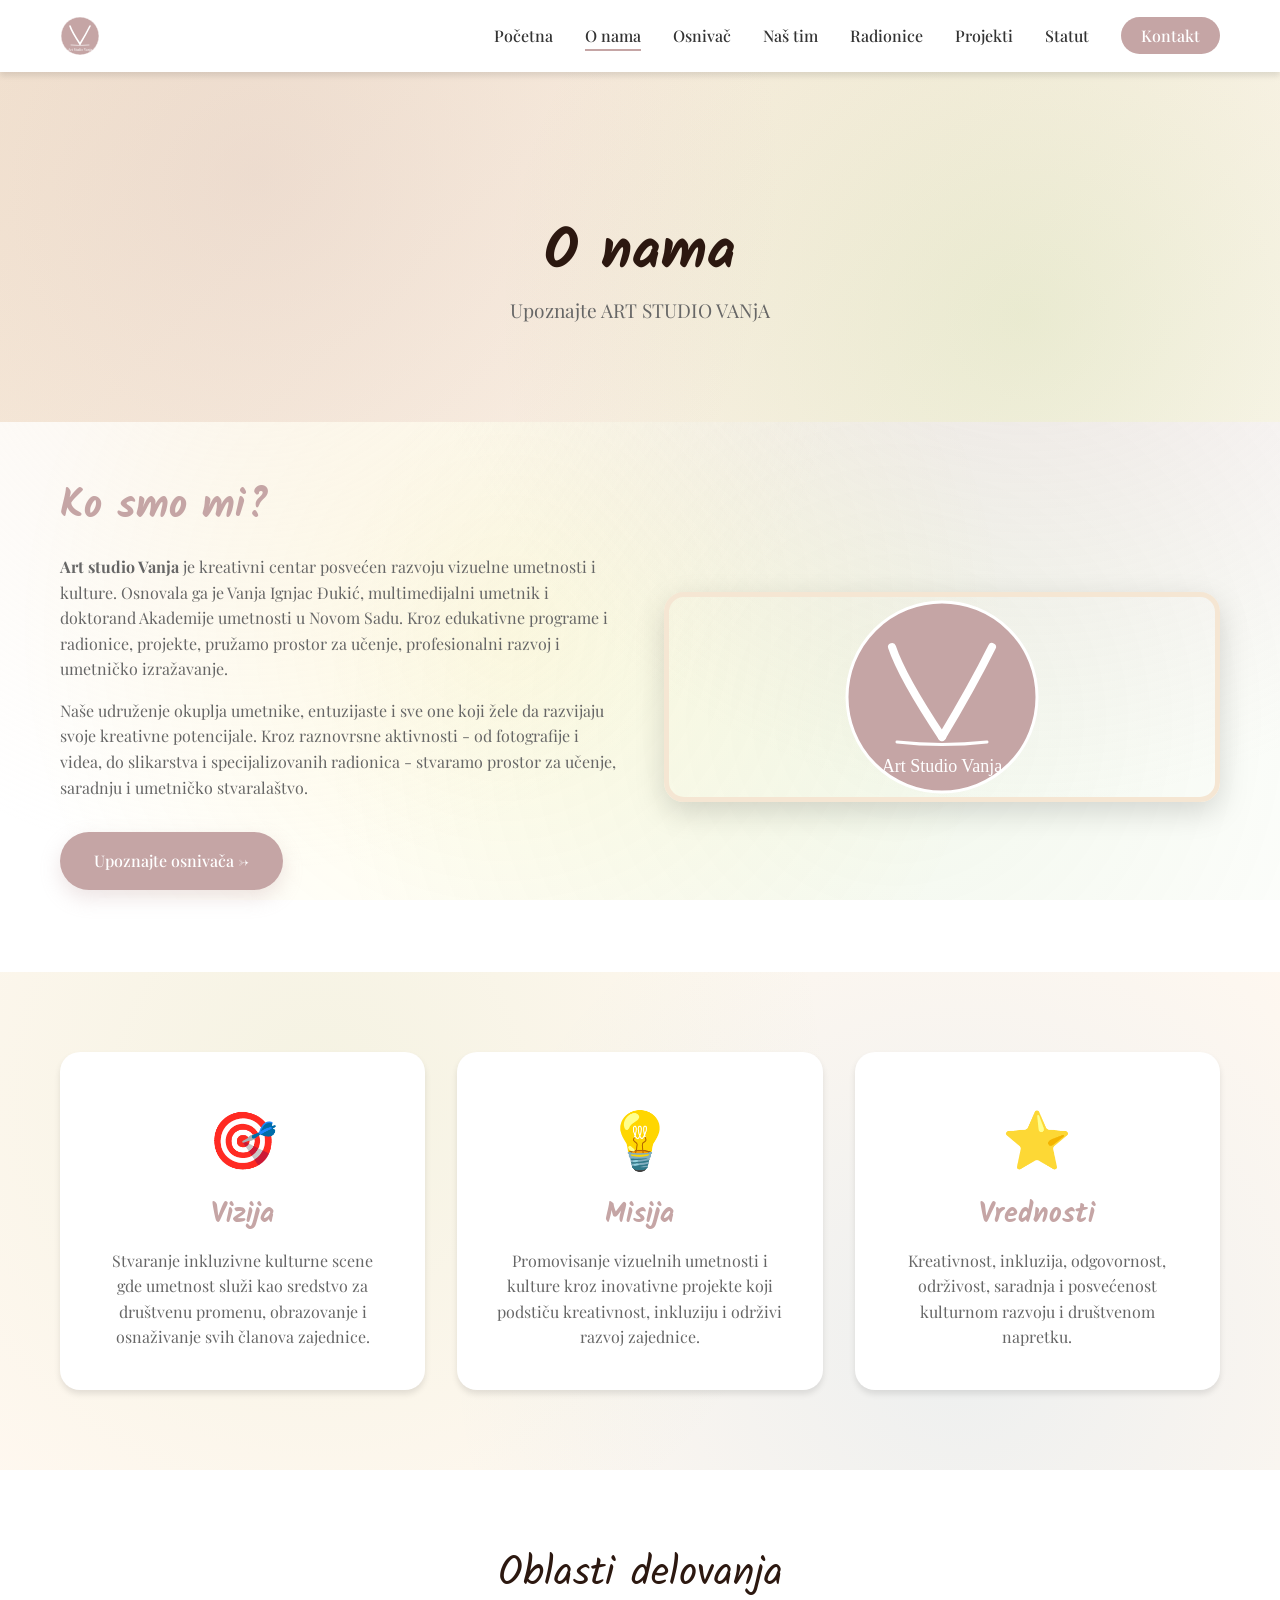
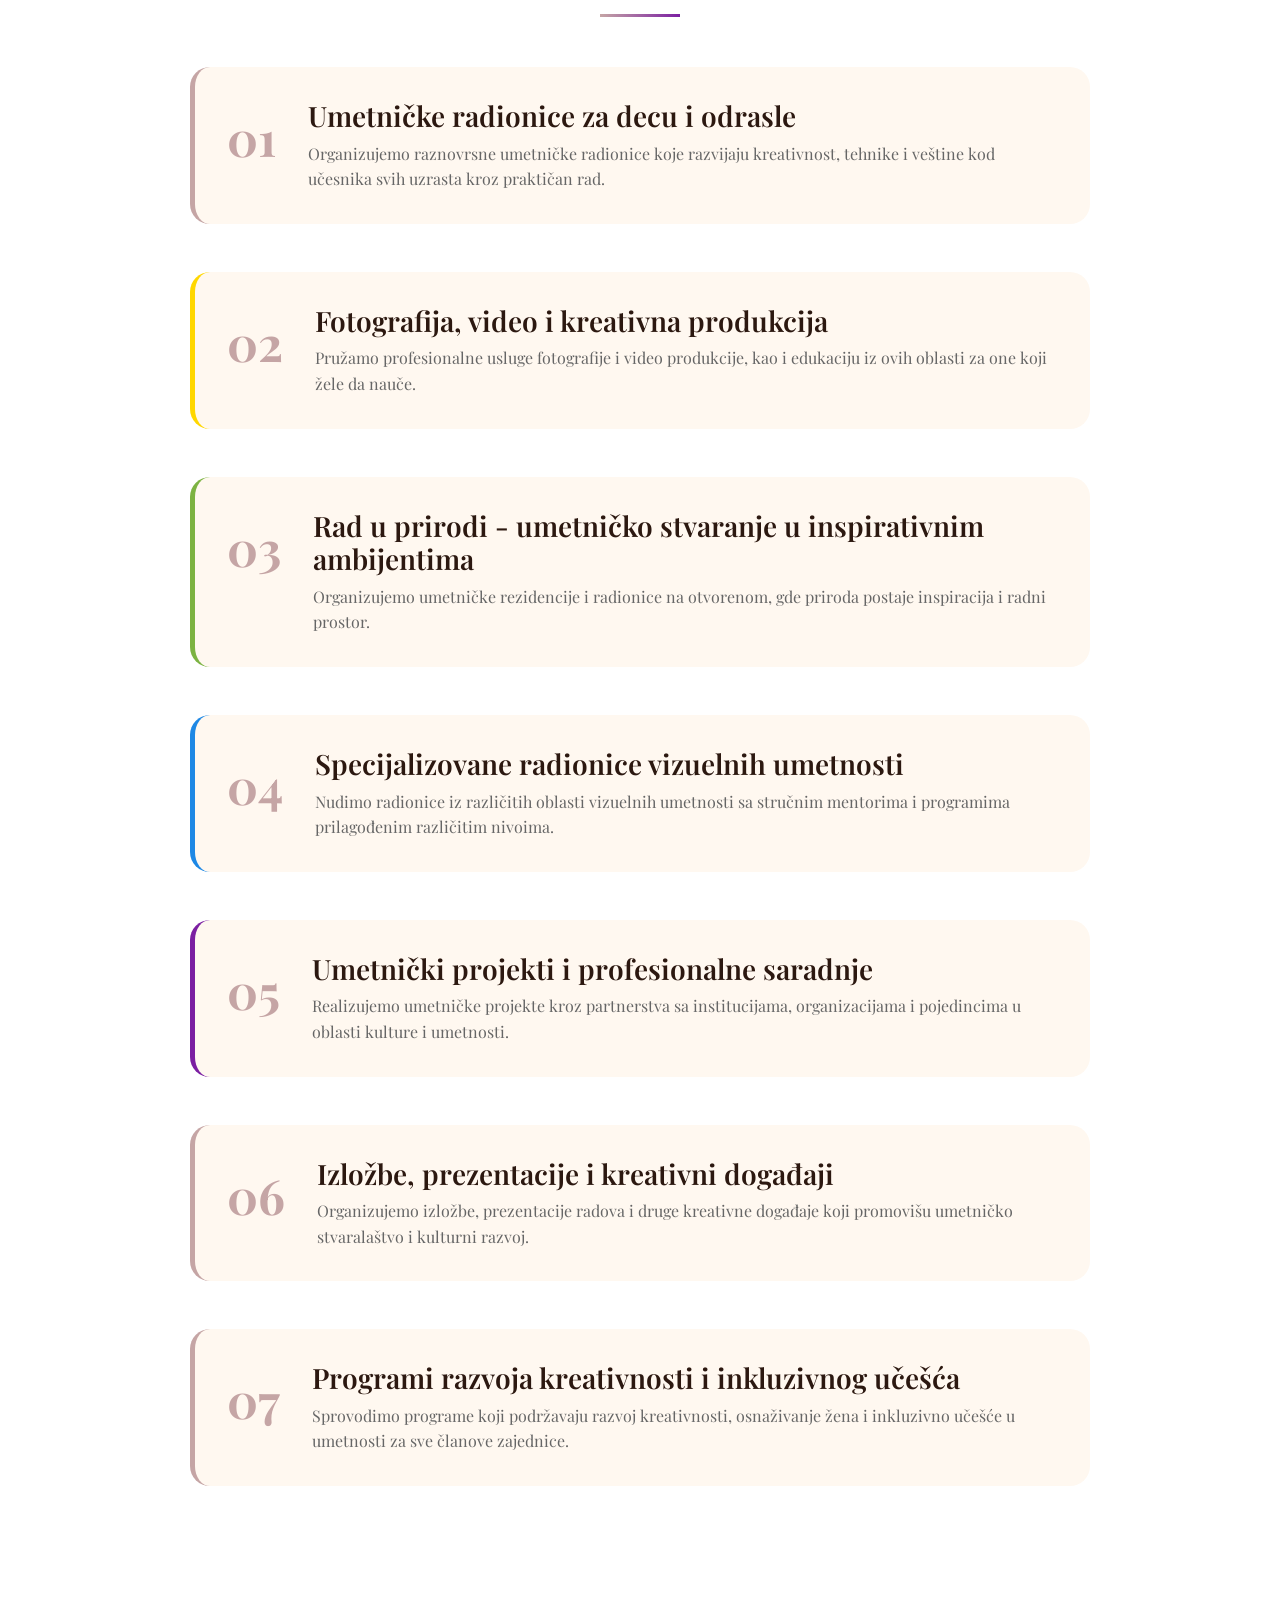
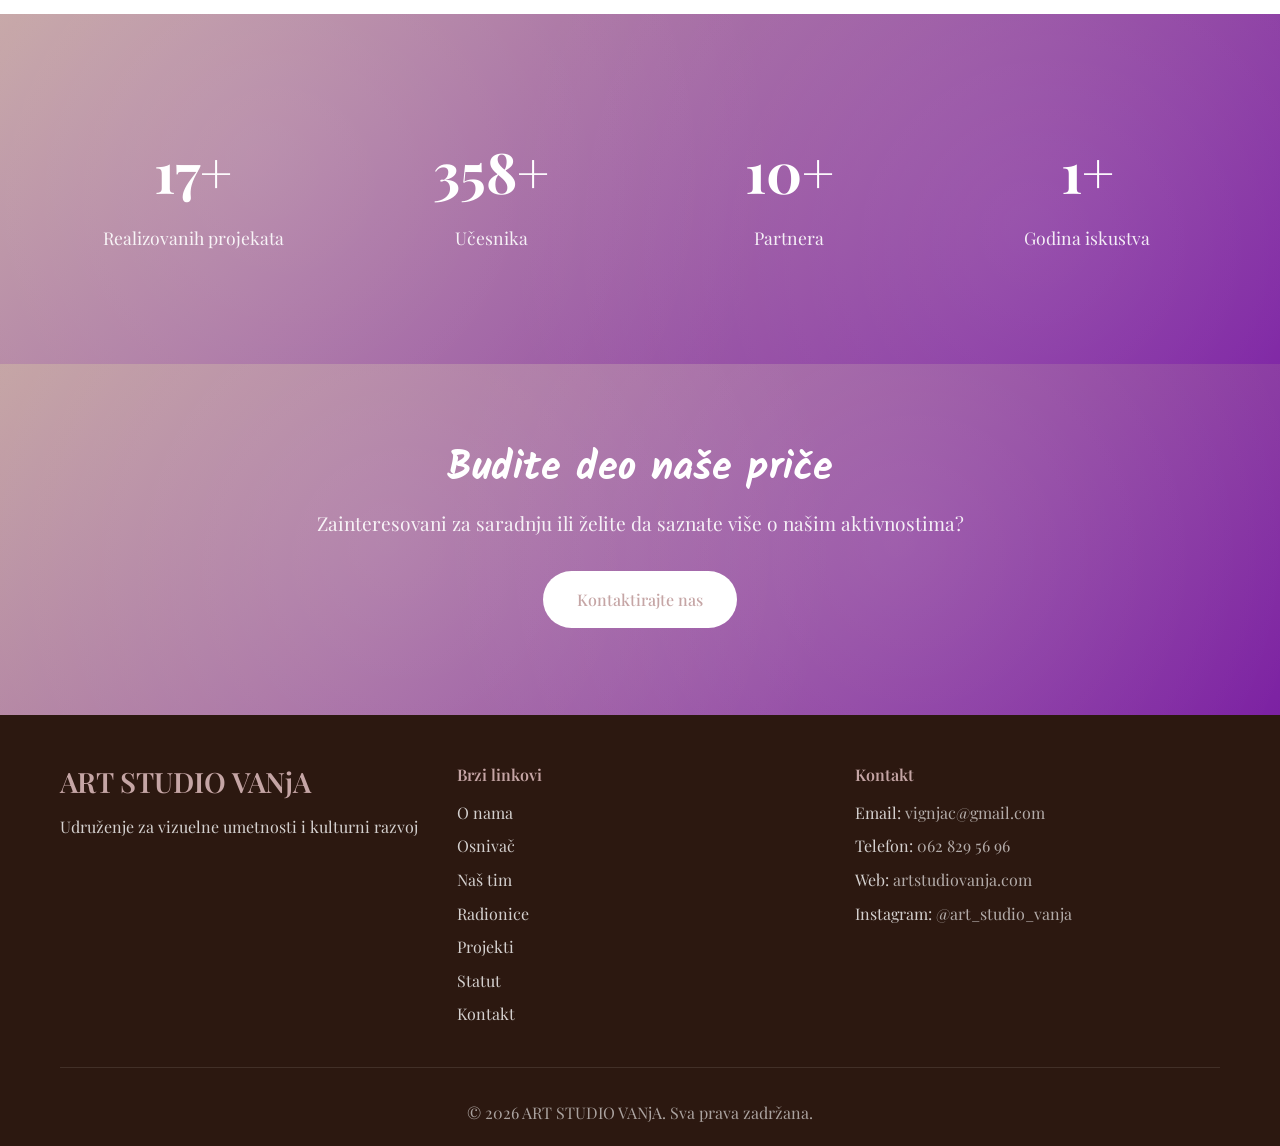
==== about.html @ 2db93eac "Initial commit" ====
<!DOCTYPE html>
<html lang="sr">
<head>
    <meta charset="UTF-8">
    <meta name="viewport" content="width=device-width, initial-scale=1.0">
    <meta name="description" content="O nama - ART STUDIO VANjA udruženje za vizuelne umetnosti i kulturni razvoj">
    <title>O nama | ART STUDIO VANjA</title>
    <link rel="stylesheet" href="css/style.css">
    <link rel="preconnect" href="https://fonts.googleapis.com">
    <link rel="preconnect" href="https://fonts.gstatic.com" crossorigin>
    <link href="https://fonts.googleapis.com/css2?family=Playfair+Display:wght@400;600;700&family=Poppins:wght@300;400;500;600&family=Kalam:wght@300;400;700&display=swap" rel="stylesheet">
</head>
<body>
    <!-- Navigation -->
    <nav class="navbar" id="navbar">
        <div class="container">
            <div class="nav-wrapper">
                <a href="index.html" class="logo">
                    <img src="images/logo.svg" alt="ART STUDIO VANJA" style="height: 40px; width: auto;">
                </a>
                <button class="mobile-menu-toggle" id="mobileMenuToggle">
                    <span></span>
                    <span></span>
                    <span></span>
                </button>
                <ul class="nav-menu" id="navMenu">
                    <li><a href="index.html" class="nav-link">Početna</a></li>
                    <li><a href="about.html" class="nav-link active">O nama</a></li>
                    <li><a href="founder.html" class="nav-link">Osnivač</a></li>
                    <li><a href="team.html" class="nav-link">Naš tim</a></li>
                    <li><a href="workshops.html" class="nav-link">Radionice</a></li>
                    <li><a href="projects.html" class="nav-link">Projekti</a></li>
                    <li><a href="statute.html" class="nav-link">Statut</a></li>
                    <li><a href="contact.html" class="nav-link contact-btn">Kontakt</a></li>
                </ul>
            </div>
        </div>
    </nav>

    <!-- Page Header -->
    <section class="page-header">
        <div class="container">
            <h1>O nama</h1>
            <p>Upoznajte ART STUDIO VANjA</p>
        </div>
    </section>

    <!-- About Content -->
    <section class="about-content">
        <div class="container">
            <div class="content-grid">
                <div class="content-text">
                    <h2>Ko smo mi?</h2>
                    <p>
                        <strong>Art studio Vanja</strong> je kreativni centar posvećen razvoju vizuelne umetnosti i kulture.
                        Osnovala ga je Vanja Ignjac Đukić, multimedijalni umetnik i doktorand Akademije umetnosti
                        u Novom Sadu. Kroz edukativne programe i radionice, projekte, pružamo prostor za učenje, profesionalni
                        razvoj i umetničko izražavanje.
                    </p>
                    <p>
                        Naše udruženje okuplja umetnike, entuzijaste i sve one koji žele da razvijaju svoje kreativne
                        potencijale. Kroz raznovrsne aktivnosti - od fotografije i videa, do slikarstva i specijalizovanih
                        radionica - stvaramo prostor za učenje, saradnju i umetničko stvaralaštvo.
                    </p>
                    <p>
                        <a href="founder.html" class="btn btn-primary" style="display: inline-block; margin-top: 1rem;">
                            Upoznajte osnivača →
                        </a>
                    </p>
                </div>
                <div class="content-image">
                    <img src="images/logo.svg" alt="ART STUDIO VANJA Logo" style="width: 200px; height: 200px; margin: 0 auto; display: block; object-fit: contain;">
                </div>
            </div>
        </div>
    </section>

    <!-- Vision Mission Values -->
    <section class="vmv-section">
        <div class="container">
            <div class="vmv-grid">
                <div class="vmv-card">
                    <div class="vmv-icon">🎯</div>
                    <h3>Vizija</h3>
                    <p>
                        Stvaranje inkluzivne kulturne scene gde umetnost služi kao sredstvo za
                        društvenu promenu, obrazovanje i osnaživanje svih članova zajednice.
                    </p>
                </div>
                <div class="vmv-card">
                    <div class="vmv-icon">💡</div>
                    <h3>Misija</h3>
                    <p>
                        Promovisanje vizuelnih umetnosti i kulture kroz inovativne projekte koji
                        podstiču kreativnost, inkluziju i održivi razvoj zajednice.
                    </p>
                </div>
                <div class="vmv-card">
                    <div class="vmv-icon">⭐</div>
                    <h3>Vrednosti</h3>
                    <p>
                        Kreativnost, inkluzija, odgovornost, održivost, saradnja i posvećenost
                        kulturnom razvoju i društvenom napretku.
                    </p>
                </div>
            </div>
        </div>
    </section>

    <!-- Activities -->
    <section class="activities">
        <div class="container">
            <div class="section-header">
                <h2 class="section-title">Oblasti delovanja</h2>
                <div class="title-underline"></div>
            </div>
            <div class="activities-list">
                <div class="activity-item">
                    <div class="activity-number">01</div>
                    <div class="activity-content">
                        <h3>Umetničke radionice za decu i odrasle</h3>
                        <p>
                            Organizujemo raznovrsne umetničke radionice koje razvijaju kreativnost,
                            tehnike i veštine kod učesnika svih uzrasta kroz praktičan rad.
                        </p>
                    </div>
                </div>
                <div class="activity-item">
                    <div class="activity-number">02</div>
                    <div class="activity-content">
                        <h3>Fotografija, video i kreativna produkcija</h3>
                        <p>
                            Pružamo profesionalne usluge fotografije i video produkcije, kao i
                            edukaciju iz ovih oblasti za one koji žele da nauče.
                        </p>
                    </div>
                </div>
                <div class="activity-item">
                    <div class="activity-number">03</div>
                    <div class="activity-content">
                        <h3>Rad u prirodi - umetničko stvaranje u inspirativnim ambijentima</h3>
                        <p>
                            Organizujemo umetničke rezidencije i radionice na otvorenom,
                            gde priroda postaje inspiracija i radni prostor.
                        </p>
                    </div>
                </div>
                <div class="activity-item">
                    <div class="activity-number">04</div>
                    <div class="activity-content">
                        <h3>Specijalizovane radionice vizuelnih umetnosti</h3>
                        <p>
                            Nudimo radionice iz različitih oblasti vizuelnih umetnosti sa
                            stručnim mentorima i programima prilagođenim različitim nivoima.
                        </p>
                    </div>
                </div>
                <div class="activity-item">
                    <div class="activity-number">05</div>
                    <div class="activity-content">
                        <h3>Umetnički projekti i profesionalne saradnje</h3>
                        <p>
                            Realizujemo umetničke projekte kroz partnerstva sa institucijama,
                            organizacijama i pojedincima u oblasti kulture i umetnosti.
                        </p>
                    </div>
                </div>
                <div class="activity-item">
                    <div class="activity-number">06</div>
                    <div class="activity-content">
                        <h3>Izložbe, prezentacije i kreativni događaji</h3>
                        <p>
                            Organizujemo izložbe, prezentacije radova i druge kreativne događaje
                            koji promovišu umetničko stvaralaštvo i kulturni razvoj.
                        </p>
                    </div>
                </div>
                <div class="activity-item">
                    <div class="activity-number">07</div>
                    <div class="activity-content">
                        <h3>Programi razvoja kreativnosti i inkluzivnog učešća</h3>
                        <p>
                            Sprovodimo programe koji podržavaju razvoj kreativnosti, osnaživanje žena
                            i inkluzivno učešće u umetnosti za sve članove zajednice.
                        </p>
                    </div>
                </div>
            </div>
        </div>
    </section>

    <!-- Stats Section -->
    <section class="stats">
        <div class="container">
            <div class="stats-grid">
                <div class="stat-item">
                    <div class="stat-number" data-target="50">0</div>
                    <div class="stat-label">Realizovanih projekata</div>
                </div>
                <div class="stat-item">
                    <div class="stat-number" data-target="1000">0</div>
                    <div class="stat-label">Učesnika</div>
                </div>
                <div class="stat-item">
                    <div class="stat-number" data-target="30">0</div>
                    <div class="stat-label">Partnera</div>
                </div>
                <div class="stat-item">
                    <div class="stat-number" data-target="5">0</div>
                    <div class="stat-label">Godina iskustva</div>
                </div>
            </div>
        </div>
    </section>

    <!-- CTA Section -->
    <section class="cta">
        <div class="container">
            <h2>Budite deo naše priče</h2>
            <p>Zainteresovani za saradnju ili želite da saznate više o našim aktivnostima?</p>
            <a href="contact.html" class="btn btn-light">Kontaktirajte nas</a>
        </div>
    </section>

    <!-- Footer -->
    <footer class="footer">
        <div class="container">
            <div class="footer-content">
                <div class="footer-section">
                    <h3>ART STUDIO VANjA</h3>
                    <p>Udruženje za vizuelne umetnosti i kulturni razvoj</p>
                </div>
                <div class="footer-section">
                    <h4>Brzi linkovi</h4>
                    <ul>
                        <li><a href="about.html">O nama</a></li>
                        <li><a href="founder.html">Osnivač</a></li>
                        <li><a href="team.html">Naš tim</a></li>
                        <li><a href="workshops.html">Radionice</a></li>
                        <li><a href="projects.html">Projekti</a></li>
                        <li><a href="statute.html">Statut</a></li>
                        <li><a href="contact.html">Kontakt</a></li>
                    </ul>
                </div>
                <div class="footer-section">
                    <h4>Kontakt</h4>
                    <p>Email: <a href="mailto:vignjac@gmail.com">vignjac@gmail.com</a></p>
                    <p>Telefon: <a href="tel:+381628295696">062 829 56 96</a></p>
                    <p>Web: <a href="https://artstudiovanja.com">artstudiovanja.com</a></p>
                    <p>Instagram: <a href="https://www.instagram.com/art_studio_vanja" target="_blank" rel="noopener noreferrer">@art_studio_vanja</a></p>
                </div>
            </div>
            <div class="footer-bottom">
                <p>&copy; 2026 ART STUDIO VANjA. Sva prava zadržana.</p>
            </div>
        </div>
    </footer>

    <script src="js/main.js"></script>
</body>
</html>
---- css/style.css ----
/* ==========================================================================
   ART STUDIO VANJA - Main Stylesheet (Redesigned based on Roll-up)
   ========================================================================== */

/* CSS Variables - Based on Roll-up Design */
:root {
    /* Brand Colors from Roll-up */
    --color-rose: #C5A5A5;
    --color-yellow: #FFD700;
    --color-green: #7CB342;
    --color-red: #E53935;
    --color-blue: #1E88E5;
    --color-purple: #7B1FA2;
    --color-peach: #F5E6D3;
    --color-peach-light: #FFF8F0;

    /* Neutral Colors */
    --dark-color: #2C1810;
    --text-color: #333333;
    --text-light: #666666;
    --white: #FFFFFF;

    /* Effects */
    --shadow: 0 4px 6px rgba(0, 0, 0, 0.1);
    --shadow-lg: 0 10px 30px rgba(0, 0, 0, 0.15);
    --shadow-colored: 0 8px 20px rgba(197, 165, 165, 0.3);
    --transition: all 0.3s ease;

    /* Fonts */
    --font-heading: 'Playfair Display', serif;
    --font-body: 'Playfair Display', serif;
    --font-handwritten: 'Kalam', cursive;
}

/* Reset & Base Styles */
* {
    margin: 0;
    padding: 0;
    box-sizing: border-box;
}

html {
    scroll-behavior: smooth;
    font-size: 16px;
}

body {
    font-family: var(--font-body);
    color: var(--text-color);
    line-height: 1.6;
    background-color: var(--white);
    position: relative;
}

/* Watercolor Background Pattern */
body::before {
    content: '';
    position: fixed;
    top: 0;
    left: 0;
    width: 100%;
    height: 100%;
    background-image:
        radial-gradient(circle at 20% 30%, rgba(245, 230, 211, 0.4) 0%, transparent 50%),
        radial-gradient(circle at 80% 20%, rgba(197, 165, 165, 0.3) 0%, transparent 50%),
        radial-gradient(circle at 40% 70%, rgba(255, 215, 0, 0.1) 0%, transparent 50%),
        radial-gradient(circle at 70% 80%, rgba(124, 179, 66, 0.1) 0%, transparent 50%);
    pointer-events: none;
    z-index: -1;
}

img {
    max-width: 100%;
    height: auto;
    display: block;
}

a {
    text-decoration: none;
    color: inherit;
    transition: var(--transition);
}

ul {
    list-style: none;
}

/* Container */
.container {
    max-width: 1200px;
    margin: 0 auto;
    padding: 0 20px;
}

/* Typography */
h1, h2, h3, h4, h5, h6 {
    font-family: var(--font-heading);
    font-weight: 600;
    line-height: 1.2;
    margin-bottom: 1rem;
}

h1 {
    font-size: 3rem;
}

h2 {
    font-size: 2.5rem;
}

h3 {
    font-size: 1.75rem;
}

p {
    margin-bottom: 1rem;
}

/* Handwritten Style for Titles */
.handwritten {
    font-family: var(--font-handwritten);
    font-weight: 400;
}

/* Buttons */
.btn {
    display: inline-block;
    padding: 14px 32px;
    border-radius: 50px;
    font-weight: 500;
    cursor: pointer;
    transition: var(--transition);
    border: 2px solid transparent;
    text-align: center;
    position: relative;
    overflow: hidden;
}

.btn::before {
    content: '';
    position: absolute;
    top: 50%;
    left: 50%;
    width: 0;
    height: 0;
    border-radius: 50%;
    background: rgba(255, 255, 255, 0.3);
    transform: translate(-50%, -50%);
    transition: width 0.6s, height 0.6s;
}

.btn:hover::before {
    width: 300px;
    height: 300px;
}

.btn-primary {
    background-color: var(--color-rose);
    color: var(--white);
    box-shadow: var(--shadow-colored);
}

.btn-primary:hover {
    background-color: var(--color-purple);
    transform: translateY(-2px);
    box-shadow: 0 10px 25px rgba(123, 31, 162, 0.3);
}

.btn-secondary {
    background-color: transparent;
    border-color: var(--white);
    color: var(--white);
}

.btn-secondary:hover {
    background-color: var(--white);
    color: var(--color-rose);
    transform: translateY(-2px);
}

.btn-light {
    background-color: var(--white);
    color: var(--color-rose);
}

.btn-light:hover {
    background-color: transparent;
    border-color: var(--white);
    color: var(--white);
    transform: translateY(-2px);
}

/* Navigation */
.navbar {
    position: fixed;
    top: 0;
    left: 0;
    right: 0;
    background-color: rgba(255, 255, 255, 0.98);
    backdrop-filter: blur(10px);
    box-shadow: var(--shadow);
    z-index: 1000;
    transition: var(--transition);
}

.navbar.scrolled {
    background-color: rgba(255, 255, 255, 0.95);
}

.nav-wrapper {
    display: flex;
    justify-content: space-between;
    align-items: center;
    padding: 1rem 0;
}

.logo {
    font-family: var(--font-handwritten);
    font-size: 1.5rem;
    font-weight: 700;
    color: var(--color-rose);
    display: flex;
    align-items: center;
    gap: 10px;
}

.logo-icon {
    width: 40px;
    height: 40px;
    background-color: var(--color-rose);
    border-radius: 50%;
    display: flex;
    align-items: center;
    justify-content: center;
    color: var(--white);
    font-size: 1.2rem;
    font-weight: bold;
}

.nav-menu {
    display: flex;
    gap: 2rem;
    align-items: center;
}

.nav-link {
    font-weight: 500;
    color: var(--text-color);
    position: relative;
}

.nav-link::after {
    content: '';
    position: absolute;
    bottom: -5px;
    left: 0;
    width: 0;
    height: 2px;
    background-color: var(--color-rose);
    transition: var(--transition);
}

.nav-link:hover::after,
.nav-link.active::after {
    width: 100%;
}

.contact-btn {
    padding: 8px 20px;
    background-color: var(--color-rose);
    color: var(--white);
    border-radius: 25px;
}

.contact-btn::after {
    display: none;
}

.contact-btn:hover {
    background-color: var(--color-purple);
}

.mobile-menu-toggle {
    display: none;
    flex-direction: column;
    gap: 5px;
    background: none;
    border: none;
    cursor: pointer;
}

.mobile-menu-toggle span {
    width: 25px;
    height: 3px;
    background-color: var(--color-rose);
    transition: var(--transition);
}

/* Hero Section */
.hero {
    position: relative;
    min-height: 100vh;
    display: flex;
    align-items: center;
    justify-content: center;
    background: linear-gradient(135deg, var(--color-peach) 0%, var(--color-peach-light) 100%);
    color: var(--dark-color);
    text-align: center;
    padding: 100px 20px 50px;
    overflow: hidden;
}

/* Watercolor effect overlay */
.hero::before {
    content: '';
    position: absolute;
    top: 0;
    left: 0;
    right: 0;
    bottom: 0;
    background-image:
        radial-gradient(circle at 15% 25%, rgba(255, 215, 0, 0.15) 0%, transparent 40%),
        radial-gradient(circle at 85% 15%, rgba(197, 165, 165, 0.2) 0%, transparent 40%),
        radial-gradient(circle at 50% 80%, rgba(124, 179, 66, 0.1) 0%, transparent 50%),
        radial-gradient(circle at 70% 50%, rgba(229, 57, 53, 0.08) 0%, transparent 45%);
    pointer-events: none;
}

.hero-overlay {
    position: absolute;
    top: 0;
    left: 0;
    right: 0;
    bottom: 0;
    opacity: 0.3;
    pointer-events: none;
}

.hero-content {
    position: relative;
    z-index: 1;
    max-width: 800px;
}

.hero-title {
    font-family: var(--font-handwritten);
    font-size: 4.5rem;
    margin-bottom: 1rem;
    color: var(--dark-color);
    animation: fadeInUp 1s ease;
    font-weight: 400;
}

.hero-subtitle {
    font-size: 1.5rem;
    margin-bottom: 1rem;
    font-weight: 400;
    color: var(--text-color);
    animation: fadeInUp 1s ease 0.2s both;
}

.hero-description {
    font-size: 1.1rem;
    margin-bottom: 2rem;
    color: var(--text-light);
    animation: fadeInUp 1s ease 0.4s both;
}

.hero-buttons {
    display: flex;
    gap: 1rem;
    justify-content: center;
    flex-wrap: wrap;
    animation: fadeInUp 1s ease 0.6s both;
}

.scroll-indicator {
    position: absolute;
    bottom: 30px;
    left: 50%;
    transform: translateX(-50%);
    animation: bounce 2s infinite;
}

.scroll-indicator span {
    display: block;
    width: 30px;
    height: 50px;
    border: 2px solid var(--color-rose);
    border-radius: 25px;
    position: relative;
}

.scroll-indicator span::before {
    content: '';
    position: absolute;
    top: 10px;
    left: 50%;
    width: 6px;
    height: 6px;
    background-color: var(--color-rose);
    border-radius: 50%;
    transform: translateX(-50%);
    animation: scroll 2s infinite;
}

/* Page Header */
.page-header {
    background: linear-gradient(135deg, var(--color-peach) 0%, var(--color-peach-light) 100%);
    color: var(--dark-color);
    text-align: center;
    padding: 150px 20px 80px;
    margin-top: 70px;
    position: relative;
    overflow: hidden;
}

.page-header::before {
    content: '';
    position: absolute;
    top: 0;
    left: 0;
    right: 0;
    bottom: 0;
    background-image:
        radial-gradient(circle at 20% 30%, rgba(197, 165, 165, 0.2) 0%, transparent 50%),
        radial-gradient(circle at 80% 70%, rgba(124, 179, 66, 0.15) 0%, transparent 50%);
    pointer-events: none;
}

.page-header h1 {
    font-family: var(--font-handwritten);
    font-size: 3.5rem;
    margin-bottom: 0.5rem;
    position: relative;
    z-index: 1;
}

.page-header p {
    font-size: 1.2rem;
    color: var(--text-light);
    position: relative;
    z-index: 1;
}

/* Section Styling */
section {
    padding: 80px 0;
}

.section-header {
    text-align: center;
    margin-bottom: 50px;
}

.section-title {
    font-family: var(--font-handwritten);
    color: var(--dark-color);
    margin-bottom: 1rem;
    font-weight: 400;
}

.title-underline {
    width: 80px;
    height: 3px;
    background: linear-gradient(90deg, var(--color-rose), var(--color-purple));
    margin: 0 auto 1rem;
}

.section-description {
    color: var(--text-light);
    font-size: 1.1rem;
    max-width: 600px;
    margin: 0 auto;
}

/* Mission Grid - Colorful Circle Icons */
.mission {
    background-color: var(--color-peach-light);
    position: relative;
}

.mission::before {
    content: '';
    position: absolute;
    top: 0;
    left: 0;
    right: 0;
    bottom: 0;
    background-image:
        radial-gradient(circle at 10% 20%, rgba(255, 215, 0, 0.05) 0%, transparent 40%),
        radial-gradient(circle at 90% 80%, rgba(229, 57, 53, 0.05) 0%, transparent 40%);
    pointer-events: none;
}

.mission-grid {
    display: grid;
    grid-template-columns: repeat(auto-fit, minmax(300px, 1fr));
    gap: 3rem;
    position: relative;
}

.mission-card {
    background-color: var(--white);
    padding: 2rem;
    border-radius: 20px;
    text-align: center;
    transition: var(--transition);
    box-shadow: var(--shadow);
    position: relative;
}

.mission-card:hover {
    transform: translateY(-10px);
    box-shadow: var(--shadow-lg);
}

/* Colorful Circle Icons like Roll-up */
.mission-icon {
    width: 120px;
    height: 120px;
    margin: 0 auto 1.5rem;
    border-radius: 50%;
    display: flex;
    align-items: center;
    justify-content: center;
    font-size: 3rem;
    color: var(--white);
    box-shadow: 0 8px 20px rgba(0, 0, 0, 0.15);
    position: relative;
    transition: var(--transition);
}

.mission-card:hover .mission-icon {
    transform: scale(1.1) rotate(5deg);
}

/* Individual colors for each icon */
.mission-card:nth-child(1) .mission-icon {
    background: linear-gradient(135deg, var(--color-yellow) 0%, #FFE44D 100%);
}

.mission-card:nth-child(2) .mission-icon {
    background: linear-gradient(135deg, var(--color-green) 0%, #9CCC65 100%);
}

.mission-card:nth-child(3) .mission-icon {
    background: linear-gradient(135deg, var(--color-red) 0%, #EF5350 100%);
}

.mission-card:nth-child(4) .mission-icon {
    background: linear-gradient(135deg, var(--color-blue) 0%, #42A5F5 100%);
}

.mission-card:nth-child(5) .mission-icon {
    background: linear-gradient(135deg, var(--color-purple) 0%, #9C27B0 100%);
}

.mission-card:nth-child(6) .mission-icon {
    background: linear-gradient(135deg, var(--color-rose) 0%, #D4A5A5 100%);
}

.mission-card h3 {
    color: var(--dark-color);
    margin-bottom: 1rem;
    font-size: 1.4rem;
}

.mission-card p {
    color: var(--text-light);
    margin-bottom: 0;
}

/* Projects Grid */
.featured-projects {
    background-color: var(--white);
}

.projects-grid {
    display: grid;
    grid-template-columns: repeat(auto-fill, minmax(350px, 1fr));
    gap: 2rem;
    margin-bottom: 3rem;
}

.project-card {
    background-color: var(--white);
    border-radius: 20px;
    overflow: hidden;
    box-shadow: var(--shadow);
    transition: var(--transition);
    border: 3px solid transparent;
}

.project-card:hover {
    transform: translateY(-10px);
    box-shadow: var(--shadow-lg);
}

/* Color borders for project cards */
.project-card:nth-child(3n+1) {
    border-color: var(--color-yellow);
}

.project-card:nth-child(3n+2) {
    border-color: var(--color-green);
}

.project-card:nth-child(3n) {
    border-color: var(--color-red);
}

.project-image {
    position: relative;
    height: 250px;
    overflow: hidden;
}

.project-image img {
    width: 100%;
    height: 100%;
    object-fit: cover;
    transition: var(--transition);
}

.project-card:hover .project-image img {
    transform: scale(1.1);
}

.project-overlay {
    position: absolute;
    top: 0;
    left: 0;
    right: 0;
    bottom: 0;
    background-color: rgba(197, 165, 165, 0.95);
    display: flex;
    align-items: center;
    justify-content: center;
    opacity: 0;
    transition: var(--transition);
}

.project-card:hover .project-overlay {
    opacity: 1;
}

.project-link {
    color: var(--white);
    border: 2px solid var(--white);
    padding: 10px 25px;
    border-radius: 25px;
    background: none;
    cursor: pointer;
    font-weight: 500;
}

.project-link:hover {
    background-color: var(--white);
    color: var(--color-rose);
}

.project-info {
    padding: 1.5rem;
}

.project-year {
    display: inline-block;
    background-color: var(--color-rose);
    color: var(--white);
    padding: 5px 15px;
    border-radius: 20px;
    font-size: 0.9rem;
    margin-bottom: 1rem;
}

.project-title {
    color: var(--dark-color);
    margin-bottom: 0.5rem;
}

.project-description {
    color: var(--text-light);
    font-size: 0.95rem;
}

.project-tags {
    display: flex;
    gap: 0.5rem;
    flex-wrap: wrap;
    margin-top: 1rem;
}

.tag {
    background-color: var(--color-peach);
    color: var(--dark-color);
    padding: 5px 12px;
    border-radius: 15px;
    font-size: 0.85rem;
}

.text-center {
    text-align: center;
}

/* Filter Section */
.filter-section {
    background-color: var(--color-peach-light);
    padding: 2rem 0;
}

.filter-wrapper {
    display: flex;
    align-items: center;
    justify-content: center;
    gap: 2rem;
    flex-wrap: wrap;
}

.filter-label {
    font-weight: 600;
    color: var(--dark-color);
}

.filter-buttons {
    display: flex;
    gap: 1rem;
    flex-wrap: wrap;
}

.filter-btn {
    padding: 10px 20px;
    background-color: var(--white);
    color: var(--text-color);
    border: 2px solid transparent;
    border-radius: 25px;
    cursor: pointer;
    transition: var(--transition);
    font-weight: 500;
}

.filter-btn:hover,
.filter-btn.active {
    background-color: var(--color-rose);
    color: var(--white);
    border-color: var(--color-rose);
}

.projects-section {
    padding: 60px 0;
}

/* About Page */
.about-content {
    padding: 60px 0;
}

.content-grid {
    display: grid;
    grid-template-columns: 1fr 1fr;
    gap: 3rem;
    align-items: center;
}

.content-text h2 {
    font-family: var(--font-handwritten);
    color: var(--color-rose);
    margin-bottom: 1.5rem;
}

.content-text p {
    color: var(--text-light);
    margin-bottom: 1rem;
}

.content-image {
    border-radius: 20px;
    overflow: hidden;
    box-shadow: var(--shadow-lg);
    border: 5px solid var(--color-peach);
}

.content-image img {
    width: 100%;
    height: 500px;
    object-fit: cover;
}

/* Founder Page Styles */

/* Founder Profile Section */
.founder-profile {
    padding: 80px 0 60px;
    background: linear-gradient(135deg, var(--color-peach-light) 0%, var(--white) 100%);
    position: relative;
    overflow: hidden;
}

.founder-profile::before {
    content: '';
    position: absolute;
    top: -20%;
    right: -10%;
    width: 500px;
    height: 500px;
    background: radial-gradient(circle, rgba(197, 165, 165, 0.15) 0%, transparent 70%);
    border-radius: 50%;
    pointer-events: none;
}

.profile-wrapper {
    display: grid;
    grid-template-columns: 400px 1fr;
    gap: 4rem;
    align-items: center;
    position: relative;
    z-index: 1;
}

.profile-image-container {
    position: relative;
}

.profile-image {
    width: 100%;
    height: auto;
    border-radius: 20px;
    box-shadow: var(--shadow-colored);
    transition: var(--transition);
    object-fit: cover;
    aspect-ratio: 3/4;
}

.profile-image:hover {
    transform: translateY(-10px);
    box-shadow: 0 15px 40px rgba(197, 165, 165, 0.4);
}

.profile-intro h2 {
    font-family: var(--font-handwritten);
    font-size: 2.5rem;
    color: var(--dark-color);
    margin-bottom: 1.5rem;
}

.profile-quote {
    font-size: 1.2rem;
    line-height: 1.8;
    color: var(--text-color);
    font-style: italic;
    padding: 1.5rem 0;
    border-left: 4px solid var(--color-rose);
    padding-left: 2rem;
    margin-bottom: 2rem;
    background-color: rgba(255, 255, 255, 0.6);
    border-radius: 0 10px 10px 0;
}

.profile-highlights {
    display: flex;
    flex-direction: column;
    gap: 1.5rem;
}

.highlight-item {
    display: flex;
    align-items: center;
    gap: 1rem;
    font-size: 1.1rem;
    color: var(--text-color);
    font-weight: 500;
}

.highlight-icon {
    font-size: 2rem;
    width: 60px;
    height: 60px;
    display: flex;
    align-items: center;
    justify-content: center;
    background: linear-gradient(135deg, var(--color-rose) 0%, var(--color-purple) 100%);
    border-radius: 50%;
    box-shadow: var(--shadow);
}

.founder-biography {
    padding: 60px 0;
    background-color: var(--white);
}

.bio-intro {
    display: grid;
    grid-template-columns: 2fr 1fr;
    gap: 3rem;
    align-items: start;
}

.bio-text h2 {
    font-family: var(--font-handwritten);
    color: var(--color-rose);
    margin-bottom: 1.5rem;
    font-size: 2.5rem;
}

.bio-text p {
    color: var(--text-light);
    line-height: 1.8;
    margin-bottom: 1.5rem;
}

.contact-card {
    background: linear-gradient(135deg, var(--color-peach) 0%, var(--color-peach-light) 100%);
    padding: 2rem;
    border-radius: 20px;
    box-shadow: var(--shadow);
    position: sticky;
    top: 100px;
}

.contact-card h3 {
    font-family: var(--font-handwritten);
    color: var(--color-rose);
    margin-bottom: 1.5rem;
}

.contact-card p {
    margin-bottom: 1rem;
    color: var(--text-color);
}

.contact-card a {
    color: var(--color-rose);
    font-weight: 500;
}

.contact-card a:hover {
    text-decoration: underline;
}

/* International Presence */
.international-section {
    background-color: var(--color-peach-light);
    padding: 80px 0;
    position: relative;
    overflow: hidden;
}

.international-section::before {
    content: '';
    position: absolute;
    top: 0;
    left: 0;
    right: 0;
    bottom: 0;
    background-image:
        radial-gradient(circle at 20% 30%, rgba(197, 165, 165, 0.15) 0%, transparent 50%),
        radial-gradient(circle at 80% 70%, rgba(124, 179, 66, 0.1) 0%, transparent 50%);
    pointer-events: none;
}

.countries-grid {
    display: grid;
    grid-template-columns: repeat(auto-fit, minmax(200px, 1fr));
    gap: 1.5rem;
    margin-top: 3rem;
    position: relative;
}

.country-badge {
    background-color: var(--white);
    padding: 1.5rem;
    border-radius: 15px;
    text-align: center;
    font-size: 1.1rem;
    font-weight: 500;
    color: var(--dark-color);
    box-shadow: var(--shadow);
    transition: var(--transition);
    border: 2px solid transparent;
}

.country-badge:hover {
    transform: translateY(-5px);
    box-shadow: var(--shadow-lg);
    border-color: var(--color-rose);
}

/* Awards Section */
.awards-section {
    background-color: var(--white);
    padding: 80px 0;
}

.awards-list-detailed {
    max-width: 800px;
    margin: 0 auto;
}

.award-item-detailed {
    display: flex;
    gap: 2rem;
    margin-bottom: 3rem;
    padding: 2.5rem;
    background: linear-gradient(135deg, var(--color-peach-light) 0%, var(--white) 100%);
    border-radius: 20px;
    box-shadow: var(--shadow);
    transition: var(--transition);
    border-left: 5px solid var(--color-yellow);
}

.award-item-detailed:hover {
    transform: translateX(10px);
    box-shadow: var(--shadow-lg);
}

.award-year {
    font-family: var(--font-heading);
    font-size: 3rem;
    font-weight: 700;
    color: var(--color-rose);
    flex-shrink: 0;
    line-height: 1;
}

.award-content h3 {
    font-family: var(--font-handwritten);
    color: var(--dark-color);
    margin-bottom: 1rem;
    font-size: 1.5rem;
}

.award-content p {
    color: var(--text-light);
    line-height: 1.6;
    margin-bottom: 0;
}

/* Timeline for Solo Exhibitions */
.exhibitions-section {
    background-color: var(--color-peach-light);
    padding: 80px 0;
}

.timeline {
    max-width: 900px;
    margin: 3rem auto 0;
    position: relative;
    padding-left: 2rem;
}

.timeline::before {
    content: '';
    position: absolute;
    left: 0;
    top: 0;
    bottom: 0;
    width: 4px;
    background: linear-gradient(to bottom, var(--color-rose), var(--color-purple));
    border-radius: 2px;
}

.timeline-item {
    position: relative;
    margin-bottom: 2.5rem;
    padding-left: 2rem;
}

.timeline-item::before {
    content: '';
    position: absolute;
    left: -2rem;
    top: 5px;
    width: 16px;
    height: 16px;
    background-color: var(--color-rose);
    border-radius: 50%;
    border: 4px solid var(--white);
    box-shadow: 0 0 0 2px var(--color-rose);
    z-index: 1;
}

.timeline-year {
    font-family: var(--font-heading);
    font-size: 1.2rem;
    font-weight: 600;
    color: var(--color-rose);
    margin-bottom: 0.5rem;
}

.timeline-content {
    background-color: var(--white);
    padding: 1.5rem;
    border-radius: 15px;
    box-shadow: var(--shadow);
    transition: var(--transition);
}

.timeline-content:hover {
    transform: translateX(10px);
    box-shadow: var(--shadow-lg);
}

.timeline-content h3 {
    color: var(--dark-color);
    margin-bottom: 0.5rem;
    font-size: 1.2rem;
}

.timeline-content p {
    color: var(--text-light);
    margin-bottom: 0;
    font-size: 0.95rem;
}

/* International Group Exhibitions */
.group-intl-exhibitions {
    background-color: var(--white);
    padding: 80px 0;
}

.exhibitions-grid {
    display: grid;
    grid-template-columns: repeat(auto-fit, minmax(350px, 1fr));
    gap: 2rem;
    margin-top: 3rem;
}

.exhibition-card {
    background-color: var(--color-peach-light);
    padding: 2rem;
    border-radius: 20px;
    box-shadow: var(--shadow);
    transition: var(--transition);
    border-top: 5px solid var(--color-blue);
}

.exhibition-card:hover {
    transform: translateY(-10px);
    box-shadow: var(--shadow-lg);
}

.exhibition-year {
    display: inline-block;
    background-color: var(--color-rose);
    color: var(--white);
    padding: 8px 20px;
    border-radius: 20px;
    font-weight: 600;
    margin-bottom: 1rem;
}

.exhibition-card h3 {
    color: var(--dark-color);
    margin-bottom: 1rem;
    font-size: 1.3rem;
}

.exhibition-location {
    color: var(--text-light);
    margin-bottom: 0.5rem;
    font-size: 1rem;
}

.exhibition-countries {
    color: var(--text-color);
    font-size: 0.95rem;
    line-height: 1.6;
    margin-top: 1rem;
    padding-top: 1rem;
    border-top: 2px solid rgba(197, 165, 165, 0.3);
}

/* National Group Exhibitions */
.group-national-exhibitions {
    background-color: var(--color-peach-light);
    padding: 80px 0;
}

.national-exhibitions-list {
    max-width: 900px;
    margin: 3rem auto 0;
}

.national-exhibition-item {
    display: flex;
    gap: 2rem;
    align-items: flex-start;
    margin-bottom: 2rem;
    padding: 1.5rem;
    background-color: var(--white);
    border-radius: 15px;
    box-shadow: var(--shadow);
    transition: var(--transition);
    border-left: 5px solid var(--color-green);
}

.national-exhibition-item:hover {
    transform: translateX(10px);
    box-shadow: var(--shadow-lg);
}

.nat-ex-year {
    font-family: var(--font-heading);
    font-size: 1.5rem;
    font-weight: 700;
    color: var(--color-rose);
    flex-shrink: 0;
    min-width: 60px;
}

.nat-ex-content h4 {
    color: var(--dark-color);
    margin-bottom: 0.5rem;
    font-size: 1.1rem;
}

.nat-ex-content p {
    color: var(--text-light);
    margin-bottom: 0;
    font-size: 0.95rem;
}

/* Projects Section on Founder Page */
.projects-section-founder {
    background-color: var(--white);
    padding: 80px 0;
}

.projects-founder-grid {
    display: grid;
    grid-template-columns: repeat(auto-fit, minmax(300px, 1fr));
    gap: 2rem;
    margin-top: 3rem;
}

.project-founder-card {
    background: linear-gradient(135deg, var(--color-peach) 0%, var(--color-peach-light) 100%);
    padding: 2.5rem;
    border-radius: 20px;
    box-shadow: var(--shadow);
    transition: var(--transition);
    border-top: 5px solid var(--color-purple);
}

.project-founder-card:hover {
    transform: translateY(-10px);
    box-shadow: var(--shadow-lg);
}

.project-founder-year {
    display: inline-block;
    background-color: var(--color-rose);
    color: var(--white);
    padding: 8px 20px;
    border-radius: 20px;
    font-weight: 600;
    margin-bottom: 1rem;
}

.project-founder-card h3 {
    font-family: var(--font-handwritten);
    color: var(--dark-color);
    margin-bottom: 1rem;
    font-size: 1.5rem;
}

.project-founder-card p {
    color: var(--text-light);
    margin-bottom: 0;
    line-height: 1.6;
}

/* Founder Biography */
.founder-bio {
    background-color: var(--white);
    padding: 80px 0;
}

.founder-content {
    display: grid;
    grid-template-columns: 1.5fr 1fr;
    gap: 3rem;
    margin-top: 3rem;
}

.founder-main h3 {
    font-family: var(--font-handwritten);
    color: var(--color-rose);
    font-size: 2rem;
    margin-bottom: 1.5rem;
}

.founder-intro {
    font-size: 1.1rem;
    color: var(--text-color);
    line-height: 1.8;
    margin-bottom: 1.5rem;
}

.founder-main p {
    color: var(--text-light);
    line-height: 1.8;
    margin-bottom: 1.5rem;
}

.founder-highlights {
    display: flex;
    flex-direction: column;
    gap: 2rem;
}

.highlight-box {
    background-color: var(--color-peach-light);
    padding: 2rem;
    border-radius: 20px;
    border-left: 5px solid var(--color-rose);
    box-shadow: var(--shadow);
}

.highlight-box h4 {
    font-family: var(--font-handwritten);
    color: var(--color-rose);
    font-size: 1.4rem;
    margin-bottom: 1.5rem;
}

.awards-list,
.exhibitions-list {
    list-style: none;
    padding: 0;
}

.awards-list li,
.exhibitions-list li {
    color: var(--text-light);
    margin-bottom: 1rem;
    padding-left: 1.5rem;
    position: relative;
    line-height: 1.6;
}

.awards-list li::before,
.exhibitions-list li::before {
    content: '★';
    position: absolute;
    left: 0;
    color: var(--color-yellow);
    font-size: 1.2rem;
}

.awards-list strong,
.exhibitions-list strong {
    color: var(--color-rose);
    font-weight: 600;
}

.bio-stats {
    display: grid;
    grid-template-columns: repeat(3, 1fr);
    gap: 1rem;
}

.bio-stat {
    display: flex;
    flex-direction: column;
    align-items: center;
    text-align: center;
    padding: 1rem;
    background-color: var(--white);
    border-radius: 15px;
    box-shadow: 0 2px 10px rgba(0, 0, 0, 0.05);
    transition: var(--transition);
}

.bio-stat:hover {
    transform: translateY(-5px);
    box-shadow: var(--shadow);
}

.bio-stat-number {
    font-family: var(--font-heading);
    font-size: 2rem;
    font-weight: 700;
    color: var(--color-rose);
    margin-bottom: 0.5rem;
}

.bio-stat-label {
    font-size: 0.85rem;
    color: var(--text-light);
    line-height: 1.3;
}

/* Vision Mission Values */
.vmv-section {
    background-color: var(--color-peach-light);
    position: relative;
}

.vmv-section::before {
    content: '';
    position: absolute;
    top: 0;
    left: 0;
    right: 0;
    bottom: 0;
    background-image:
        radial-gradient(circle at 25% 25%, rgba(124, 179, 66, 0.08) 0%, transparent 50%),
        radial-gradient(circle at 75% 75%, rgba(30, 136, 229, 0.08) 0%, transparent 50%);
    pointer-events: none;
}

.vmv-grid {
    display: grid;
    grid-template-columns: repeat(auto-fit, minmax(300px, 1fr));
    gap: 2rem;
    position: relative;
}

.vmv-card {
    background-color: var(--white);
    padding: 2.5rem;
    border-radius: 20px;
    text-align: center;
    box-shadow: var(--shadow);
}

.vmv-icon {
    font-size: 3.5rem;
    margin-bottom: 1rem;
}

.vmv-card h3 {
    font-family: var(--font-handwritten);
    color: var(--color-rose);
    margin-bottom: 1rem;
}

.vmv-card p {
    color: var(--text-light);
    margin-bottom: 0;
}

/* Activities */
.activities-list {
    max-width: 900px;
    margin: 0 auto;
}

.activity-item {
    display: flex;
    gap: 2rem;
    margin-bottom: 3rem;
    padding: 2rem;
    background-color: var(--color-peach-light);
    border-radius: 20px;
    transition: var(--transition);
    border-left: 5px solid var(--color-rose);
}

.activity-item:hover {
    box-shadow: var(--shadow);
    transform: translateX(10px);
}

.activity-item:nth-child(2) {
    border-left-color: var(--color-yellow);
}

.activity-item:nth-child(3) {
    border-left-color: var(--color-green);
}

.activity-item:nth-child(4) {
    border-left-color: var(--color-blue);
}

.activity-item:nth-child(5) {
    border-left-color: var(--color-purple);
}

.activity-number {
    font-size: 3rem;
    font-weight: 700;
    color: var(--color-rose);
    font-family: var(--font-heading);
    flex-shrink: 0;
}

.activity-content h3 {
    color: var(--dark-color);
    margin-bottom: 0.5rem;
}

.activity-content p {
    color: var(--text-light);
    margin-bottom: 0;
}

/* Stats Section */
.stats {
    background: linear-gradient(135deg, var(--color-rose) 0%, var(--color-purple) 100%);
    color: var(--white);
    position: relative;
}

.stats::before {
    content: '';
    position: absolute;
    top: 0;
    left: 0;
    right: 0;
    bottom: 0;
    background-image:
        radial-gradient(circle at 20% 40%, rgba(255, 255, 255, 0.1) 0%, transparent 50%),
        radial-gradient(circle at 80% 60%, rgba(255, 255, 255, 0.1) 0%, transparent 50%);
    pointer-events: none;
}

.stats-grid {
    display: grid;
    grid-template-columns: repeat(auto-fit, minmax(200px, 1fr));
    gap: 2rem;
    text-align: center;
    position: relative;
}

.stat-item {
    padding: 2rem;
}

.stat-number {
    font-size: 3.5rem;
    font-weight: 700;
    font-family: var(--font-heading);
    margin-bottom: 0.5rem;
}

.stat-number::after {
    content: '+';
}

.stat-label {
    font-size: 1.1rem;
    opacity: 0.9;
}

/* Statute Page */
.statute-content {
    padding: 60px 0;
}

.statute-wrapper {
    max-width: 900px;
    margin: 0 auto;
}

.statute-info {
    background-color: var(--color-peach-light);
    padding: 2rem;
    border-radius: 20px;
    margin-bottom: 3rem;
    border-left: 5px solid var(--color-rose);
}

.statute-info p {
    margin-bottom: 0.5rem;
}

.statute-document {
    background-color: var(--white);
}

.statute-section {
    margin-bottom: 3rem;
}

.statute-section h2 {
    font-family: var(--font-handwritten);
    color: var(--color-rose);
    border-bottom: 2px solid var(--color-rose);
    padding-bottom: 0.5rem;
    margin-bottom: 2rem;
}

.statute-article {
    margin-bottom: 2rem;
    padding-left: 1rem;
}

.statute-article h3 {
    color: var(--dark-color);
    font-size: 1.2rem;
    margin-bottom: 1rem;
}

.statute-article p,
.statute-article ul {
    color: var(--text-light);
    line-height: 1.8;
}

.statute-article ul {
    margin-left: 2rem;
}

.statute-article li {
    list-style: disc;
    margin-bottom: 0.5rem;
}

.statute-note {
    background-color: #FFF3CD;
    border-left: 4px solid var(--color-yellow);
    padding: 1.5rem;
    margin: 3rem 0;
    border-radius: 10px;
}

.statute-note p {
    margin-bottom: 0;
    color: #856404;
}

.statute-note a {
    color: var(--color-rose);
    font-weight: 600;
}

.statute-download {
    background-color: var(--color-peach-light);
    padding: 3rem 2rem;
    border-radius: 20px;
    text-align: center;
    margin-top: 3rem;
}

.statute-download h3 {
    color: var(--dark-color);
    margin-bottom: 1rem;
    font-size: 1.8rem;
}

.statute-download p {
    color: var(--text-light);
    margin-bottom: 1.5rem;
}

.download-buttons {
    display: flex;
    gap: 1.5rem;
    justify-content: center;
    flex-wrap: wrap;
    margin: 2rem 0;
}

.download-buttons .btn {
    display: inline-flex;
    align-items: center;
    gap: 10px;
    padding: 14px 28px;
    border-radius: 30px;
    font-weight: 600;
    font-size: 1.05rem;
    text-decoration: none;
    transition: all 0.3s ease;
    border: none;
    cursor: pointer;
}

.download-buttons .btn-primary {
    background: linear-gradient(135deg, var(--color-rose), var(--color-yellow));
    color: var(--dark-color);
    box-shadow: 0 4px 15px rgba(197, 165, 165, 0.3);
}

.download-buttons .btn-primary:hover {
    transform: translateY(-3px);
    box-shadow: 0 6px 20px rgba(197, 165, 165, 0.4);
}

.download-buttons .btn-secondary {
    background: white;
    color: var(--dark-color);
    border: 2px solid var(--color-rose);
    box-shadow: 0 4px 15px rgba(0, 0, 0, 0.1);
}

.download-buttons .btn-secondary:hover {
    background: var(--color-rose);
    color: white;
    transform: translateY(-3px);
    box-shadow: 0 6px 20px rgba(197, 165, 165, 0.3);
}

.download-buttons .btn svg {
    width: 20px;
    height: 20px;
}

.download-info {
    margin-top: 1rem;
    margin-bottom: 0;
}

.download-info small {
    color: var(--text-light);
    font-size: 0.9rem;
}

@media (max-width: 768px) {
    .download-buttons {
        flex-direction: column;
        gap: 1rem;
    }

    .download-buttons .btn {
        width: 100%;
        justify-content: center;
    }
}

/* Contact Page */
.contact-section {
    padding: 60px 0;
}

.contact-grid {
    display: grid;
    grid-template-columns: 1.5fr 1fr;
    gap: 3rem;
}

.contact-form-wrapper h2 {
    font-family: var(--font-handwritten);
    color: var(--color-rose);
    margin-bottom: 2rem;
}

.contact-form {
    display: flex;
    flex-direction: column;
    gap: 1.5rem;
}

.form-group {
    display: flex;
    flex-direction: column;
}

.form-group label {
    font-weight: 500;
    margin-bottom: 0.5rem;
    color: var(--dark-color);
}

.form-group input,
.form-group select,
.form-group textarea {
    padding: 12px 15px;
    border: 2px solid var(--color-peach);
    border-radius: 10px;
    font-family: var(--font-body);
    font-size: 1rem;
    transition: var(--transition);
}

.form-group input:focus,
.form-group select:focus,
.form-group textarea:focus {
    outline: none;
    border-color: var(--color-rose);
}

.form-message {
    padding: 1rem;
    border-radius: 10px;
    display: none;
    margin-top: 1rem;
}

.form-message.success {
    display: block;
    background-color: #D4EDDA;
    color: #155724;
    border: 1px solid #C3E6CB;
}

.form-message.error {
    display: block;
    background-color: #F8D7DA;
    color: #721C24;
    border: 1px solid #F5C6CB;
}

.contact-info-wrapper {
    display: flex;
    flex-direction: column;
    gap: 2rem;
}

.contact-info-card {
    background-color: var(--color-peach-light);
    padding: 2rem;
    border-radius: 20px;
}

.contact-info-card h3 {
    font-family: var(--font-handwritten);
    color: var(--color-rose);
    margin-bottom: 2rem;
}

.info-item {
    display: flex;
    gap: 1rem;
    margin-bottom: 1.5rem;
}

.info-icon {
    font-size: 1.5rem;
    flex-shrink: 0;
}

.info-content h4 {
    color: var(--dark-color);
    font-size: 1rem;
    margin-bottom: 0.25rem;
}

.info-content p {
    color: var(--text-light);
    margin-bottom: 0;
}

.info-content a {
    color: var(--color-rose);
}

.info-content a:hover {
    text-decoration: underline;
}

.social-media {
    background-color: var(--color-peach-light);
    padding: 2rem;
    border-radius: 20px;
    text-align: center;
}

.social-media h3 {
    font-family: var(--font-handwritten);
    color: var(--dark-color);
    margin-bottom: 1rem;
}

.social-media p {
    margin-bottom: 0;
}

.instagram-link {
    display: block;
    text-decoration: none;
    margin-top: 1.5rem;
}

.instagram-button {
    display: inline-flex;
    align-items: center;
    gap: 12px;
    padding: 14px 28px;
    background: linear-gradient(135deg, #833AB4 0%, #FD1D1D 50%, #F77737 100%);
    color: white;
    border-radius: 30px;
    font-weight: 600;
    font-size: 1.05rem;
    transition: all 0.3s ease;
    box-shadow: 0 4px 15px rgba(131, 58, 180, 0.3);
}

.instagram-button:hover {
    transform: translateY(-3px);
    box-shadow: 0 6px 20px rgba(131, 58, 180, 0.4);
}

.instagram-button svg {
    width: 24px;
    height: 24px;
}

.social-links {
    display: flex;
    gap: 1rem;
    justify-content: center;
    flex-wrap: wrap;
}

.social-link {
    width: 50px;
    height: 50px;
    background-color: rgba(255, 255, 255, 0.2);
    border-radius: 50%;
    display: flex;
    align-items: center;
    justify-content: center;
    transition: var(--transition);
}

.social-link:hover {
    background-color: var(--white);
    color: var(--color-rose);
    transform: translateY(-5px);
}

.map-section {
    background-color: var(--color-peach-light);
    padding: 3rem 0;
}

.map-placeholder {
    background-color: #E0E0E0;
    height: 400px;
    border-radius: 20px;
    display: flex;
    align-items: center;
    justify-content: center;
    color: var(--text-light);
}

/* Project Modal */
.modal {
    display: none;
    position: fixed;
    z-index: 2000;
    left: 0;
    top: 0;
    width: 100%;
    height: 100%;
    background-color: rgba(0, 0, 0, 0.8);
    overflow-y: auto;
    overflow-x: hidden;
}

.modal.active {
    display: flex;
    align-items: flex-start;
    justify-content: center;
    padding: 40px 20px;
}

.modal-content {
    background-color: var(--white);
    border-radius: 20px;
    max-width: 900px;
    width: 100%;
    position: relative;
    animation: slideIn 0.3s ease;
    margin: 0 auto;
}

.modal-close {
    position: sticky;
    top: 15px;
    float: right;
    margin-right: 20px;
    margin-top: 15px;
    font-size: 2rem;
    background: var(--white);
    border: none;
    cursor: pointer;
    color: var(--dark-color);
    z-index: 10;
    width: 40px;
    height: 40px;
    border-radius: 50%;
    display: flex;
    align-items: center;
    justify-content: center;
    box-shadow: 0 2px 8px rgba(0, 0, 0, 0.15);
}

.modal-close:hover {
    color: var(--color-rose);
    background: var(--color-peach-light);
}

.modal-body {
    padding: 3rem;
    clear: both;
}

/* CTA Section */
.cta {
    background: linear-gradient(135deg, var(--color-rose) 0%, var(--color-purple) 100%);
    color: var(--white);
    text-align: center;
    padding: 80px 20px;
    position: relative;
}

.cta::before {
    content: '';
    position: absolute;
    top: 0;
    left: 0;
    right: 0;
    bottom: 0;
    background-image:
        radial-gradient(circle at 30% 50%, rgba(255, 255, 255, 0.1) 0%, transparent 50%),
        radial-gradient(circle at 70% 50%, rgba(255, 255, 255, 0.1) 0%, transparent 50%);
    pointer-events: none;
}

.cta h2 {
    font-family: var(--font-handwritten);
    font-size: 2.5rem;
    margin-bottom: 1rem;
    position: relative;
}

.cta p {
    font-size: 1.2rem;
    margin-bottom: 2rem;
    opacity: 0.9;
    position: relative;
}

/* Footer */
.footer {
    background-color: var(--dark-color);
    color: var(--white);
    padding: 50px 0 20px;
}

.footer-content {
    display: grid;
    grid-template-columns: repeat(auto-fit, minmax(250px, 1fr));
    gap: 2rem;
    margin-bottom: 2rem;
}

.footer-section h3,
.footer-section h4 {
    color: var(--color-rose);
    margin-bottom: 1rem;
}

.footer-section p {
    opacity: 0.8;
    margin-bottom: 0.5rem;
}

.footer-section ul li {
    margin-bottom: 0.5rem;
}

.footer-section a {
    color: var(--white);
    opacity: 0.8;
}

.footer-section a:hover {
    opacity: 1;
    color: var(--color-rose);
}

.footer-bottom {
    text-align: center;
    padding-top: 2rem;
    border-top: 1px solid rgba(255, 255, 255, 0.1);
}

.footer-bottom p {
    opacity: 0.6;
    margin-bottom: 0;
}

/* ==========================================================================
   Team Page Styles
   ========================================================================== */

.team-section {
    padding: 80px 0;
    background-color: var(--white);
}

.team-intro {
    max-width: 800px;
    margin: 0 auto 60px;
    text-align: center;
}

.team-intro p {
    font-size: 1.1rem;
    line-height: 1.8;
    color: var(--text-light);
}

.team-members {
    max-width: 1000px;
    margin: 0 auto;
}

.team-member {
    display: grid;
    grid-template-columns: 300px 1fr;
    gap: 4rem;
    margin-bottom: 80px;
    background: linear-gradient(135deg, var(--color-peach-light) 0%, var(--white) 100%);
    padding: 3rem;
    border-radius: 20px;
    box-shadow: var(--shadow-lg);
    position: relative;
    overflow: hidden;
}

.team-member::before {
    content: '';
    position: absolute;
    top: -50%;
    right: -10%;
    width: 300px;
    height: 300px;
    background: radial-gradient(circle, rgba(197, 165, 165, 0.2) 0%, transparent 70%);
    border-radius: 50%;
    pointer-events: none;
}

.member-image {
    position: relative;
    z-index: 1;
}

.member-image img {
    width: 100%;
    height: auto;
    border-radius: 15px;
    box-shadow: var(--shadow);
    transition: var(--transition);
    object-fit: cover;
    aspect-ratio: 3/4;
}

.member-image img:hover {
    transform: translateY(-5px);
    box-shadow: var(--shadow-colored);
}

.member-content {
    position: relative;
    z-index: 1;
}

.member-header {
    margin-bottom: 2rem;
    padding-bottom: 1.5rem;
    border-bottom: 2px solid var(--color-rose);
}

.member-header h2 {
    font-size: 2.2rem;
    color: var(--dark-color);
    margin-bottom: 0.5rem;
    font-family: var(--font-heading);
}

.member-role {
    font-size: 1.1rem;
    color: var(--color-rose);
    font-weight: 500;
    font-style: italic;
}

.member-bio {
    margin-bottom: 2rem;
}

.member-bio p {
    font-size: 1rem;
    line-height: 1.8;
    color: var(--text-color);
    margin-bottom: 1rem;
}

.member-bio p:last-child {
    margin-bottom: 0;
}

.member-responsibilities {
    background-color: var(--white);
    padding: 2rem;
    border-radius: 15px;
    border-left: 4px solid var(--color-rose);
    box-shadow: var(--shadow);
}

.member-responsibilities h3 {
    font-size: 1.4rem;
    color: var(--dark-color);
    margin-bottom: 1rem;
    font-family: var(--font-heading);
}

.member-responsibilities ul {
    list-style: none;
    padding: 0;
}

.member-responsibilities ul li {
    font-size: 1rem;
    color: var(--text-color);
    padding: 0.5rem 0;
    padding-left: 1.5rem;
    position: relative;
}

.member-responsibilities ul li::before {
    content: '●';
    position: absolute;
    left: 0;
    color: var(--color-rose);
    font-size: 1.2rem;
}

.team-expansion-notice {
    text-align: center;
    padding: 3rem 2rem;
    background: linear-gradient(135deg, rgba(197, 165, 165, 0.1) 0%, rgba(245, 230, 211, 0.1) 100%);
    border-radius: 15px;
    border: 2px dashed var(--color-rose);
    margin-top: 3rem;
}

.team-expansion-notice p {
    font-size: 1.1rem;
    color: var(--text-light);
    font-style: italic;
    margin: 0;
}

/* Animations */
@keyframes fadeInUp {
    from {
        opacity: 0;
        transform: translateY(30px);
    }
    to {
        opacity: 1;
        transform: translateY(0);
    }
}

@keyframes bounce {
    0%, 20%, 50%, 80%, 100% {
        transform: translateX(-50%) translateY(0);
    }
    40% {
        transform: translateX(-50%) translateY(-10px);
    }
    60% {
        transform: translateX(-50%) translateY(-5px);
    }
}

@keyframes scroll {
    0% {
        opacity: 1;
        transform: translateX(-50%) translateY(0);
    }
    100% {
        opacity: 0;
        transform: translateX(-50%) translateY(20px);
    }
}

@keyframes slideIn {
    from {
        opacity: 0;
        transform: translateY(-50px);
    }
    to {
        opacity: 1;
        transform: translateY(0);
    }
}

/* Workshops Page Styles */
.workshops-intro {
    background-color: var(--white);
    padding: 80px 0;
}

.intro-content {
    max-width: 900px;
    margin: 0 auto;
    text-align: center;
}

.intro-content h2 {
    font-family: var(--font-handwritten);
    color: var(--color-rose);
    font-size: 2.5rem;
    margin-bottom: 1.5rem;
}

.intro-content > p {
    color: var(--text-light);
    font-size: 1.1rem;
    line-height: 1.8;
    margin-bottom: 3rem;
}

.intro-highlights {
    display: grid;
    grid-template-columns: repeat(auto-fit, minmax(150px, 1fr));
    gap: 2rem;
    margin-top: 3rem;
}

.intro-highlight-item {
    text-align: center;
}

.highlight-number {
    font-family: var(--font-heading);
    font-size: 3rem;
    font-weight: 700;
    color: var(--color-rose);
    margin-bottom: 0.5rem;
}

.intro-highlight-item p {
    color: var(--text-color);
    font-weight: 500;
    margin-bottom: 0;
}

/* Workshop Detail Sections */
.workshop-detail {
    padding: 80px 0;
    background-color: var(--color-peach-light);
}

.workshop-detail:nth-child(odd) {
    background-color: var(--white);
}

.workshop-layout {
    display: grid;
    grid-template-columns: 1fr 1.5fr;
    gap: 4rem;
    align-items: start;
}

.workshop-reverse .workshop-layout {
    grid-template-columns: 1.5fr 1fr;
}

.workshop-image {
    position: sticky;
    top: 100px;
}

.workshop-placeholder {
    width: 100%;
    aspect-ratio: 1;
    border-radius: 20px;
    display: flex;
    align-items: center;
    justify-content: center;
    box-shadow: var(--shadow-lg);
}

.workshop-badge {
    display: inline-block;
    background: linear-gradient(135deg, var(--color-rose) 0%, var(--color-purple) 100%);
    color: var(--white);
    padding: 8px 20px;
    border-radius: 20px;
    font-weight: 600;
    font-size: 0.9rem;
    margin-bottom: 1rem;
}

.workshop-info h2 {
    font-family: var(--font-handwritten);
    color: var(--dark-color);
    font-size: 2.5rem;
    margin-bottom: 1rem;
}

.workshop-tagline {
    font-size: 1.2rem;
    color: var(--text-light);
    font-style: italic;
    margin-bottom: 2rem;
}

.workshop-meta {
    background-color: var(--color-peach-light);
    padding: 1.5rem;
    border-radius: 15px;
    margin-bottom: 2rem;
    border-left: 5px solid var(--color-rose);
}

.workshop-detail:nth-child(odd) .workshop-meta {
    background-color: var(--color-peach);
}

.meta-item {
    margin-bottom: 0.75rem;
    color: var(--text-color);
}

.meta-item:last-child {
    margin-bottom: 0;
}

.meta-item strong {
    color: var(--dark-color);
    font-weight: 600;
}

.workshop-description h3 {
    font-family: var(--font-handwritten);
    color: var(--color-rose);
    font-size: 1.8rem;
    margin-bottom: 1rem;
    margin-top: 2rem;
}

.workshop-description h4 {
    color: var(--dark-color);
    font-size: 1.2rem;
    margin-top: 2rem;
    margin-bottom: 1rem;
}

.workshop-description > p {
    color: var(--text-light);
    line-height: 1.8;
    margin-bottom: 1.5rem;
}

.workshop-curriculum {
    list-style: none;
    padding: 0;
}

.workshop-curriculum li {
    color: var(--text-light);
    padding-left: 2rem;
    margin-bottom: 1rem;
    position: relative;
    line-height: 1.6;
}

.workshop-curriculum li::before {
    content: '✓';
    position: absolute;
    left: 0;
    color: var(--color-green);
    font-weight: 700;
    font-size: 1.2rem;
}

.workshop-curriculum strong {
    color: var(--dark-color);
    font-weight: 600;
}

.workshop-outcomes {
    background: linear-gradient(135deg, var(--color-peach) 0%, var(--color-peach-light) 100%);
    padding: 2rem;
    border-radius: 15px;
    margin-top: 2rem;
    box-shadow: var(--shadow);
}

.workshop-detail:nth-child(odd) .workshop-outcomes {
    background: linear-gradient(135deg, var(--color-peach-light) 0%, var(--white) 100%);
}

.workshop-outcomes h4 {
    color: var(--color-rose);
    margin-top: 0;
}

.workshop-outcomes ul {
    list-style: none;
    padding: 0;
}

.workshop-outcomes li {
    color: var(--text-color);
    padding-left: 2rem;
    margin-bottom: 1rem;
    position: relative;
    line-height: 1.6;
}

.workshop-outcomes li:last-child {
    margin-bottom: 0;
}

.workshop-outcomes li::before {
    content: '🎯';
    position: absolute;
    left: 0;
    font-size: 1.2rem;
}

/* Additional Info Section */
.workshops-additional-info {
    background-color: var(--color-peach-light);
    padding: 80px 0;
}

.additional-info-grid {
    display: grid;
    grid-template-columns: repeat(auto-fit, minmax(250px, 1fr));
    gap: 2rem;
}

.info-card {
    background-color: var(--white);
    padding: 2.5rem;
    border-radius: 20px;
    text-align: center;
    box-shadow: var(--shadow);
    transition: var(--transition);
    border-top: 5px solid var(--color-rose);
}

.info-card:nth-child(2) {
    border-top-color: var(--color-blue);
}

.info-card:nth-child(3) {
    border-top-color: var(--color-green);
}

.info-card:nth-child(4) {
    border-top-color: var(--color-purple);
}

.info-card:hover {
    transform: translateY(-10px);
    box-shadow: var(--shadow-lg);
}

.info-icon {
    font-size: 3.5rem;
    margin-bottom: 1rem;
}

.info-card h3 {
    font-family: var(--font-handwritten);
    color: var(--dark-color);
    font-size: 1.5rem;
    margin-bottom: 1rem;
}

.info-card p {
    color: var(--text-light);
    line-height: 1.6;
    margin-bottom: 0;
}

/* Responsive Design */
@media (max-width: 768px) {
    /* Typography */
    h1 {
        font-size: 2rem;
    }

    h2 {
        font-size: 1.75rem;
    }

    h3 {
        font-size: 1.25rem;
    }

    /* Navigation */
    .mobile-menu-toggle {
        display: flex;
    }

    .nav-menu {
        position: fixed;
        top: 70px;
        left: -100%;
        width: 100%;
        height: calc(100vh - 70px);
        background-color: var(--white);
        flex-direction: column;
        padding: 2rem;
        box-shadow: var(--shadow-lg);
        transition: var(--transition);
        gap: 1.5rem;
    }

    .nav-menu.active {
        left: 0;
    }

    /* Hero */
    .hero-title {
        font-size: 2.5rem;
    }

    .hero-subtitle {
        font-size: 1.2rem;
    }

    .hero-description {
        font-size: 1rem;
    }

    .hero-buttons {
        flex-direction: column;
        align-items: stretch;
    }

    /* Page Header */
    .page-header {
        padding: 120px 20px 60px;
    }

    .page-header h1 {
        font-size: 2rem;
    }

    /* Grids */
    .content-grid,
    .contact-grid,
    .founder-content,
    .bio-intro,
    .profile-wrapper {
        grid-template-columns: 1fr;
    }

    .profile-image-container {
        max-width: 400px;
        margin: 0 auto;
    }

    .bio-stats {
        grid-template-columns: 1fr;
    }

    .countries-grid {
        grid-template-columns: 1fr;
    }

    .exhibitions-grid,
    .projects-founder-grid {
        grid-template-columns: 1fr;
    }

    .contact-card {
        position: static;
    }

    .award-item-detailed,
    .national-exhibition-item {
        flex-direction: column;
        text-align: center;
    }

    .award-year,
    .nat-ex-year {
        font-size: 2rem;
    }

    .timeline {
        padding-left: 1.5rem;
    }

    .timeline-item {
        padding-left: 1.5rem;
    }

    /* Workshops responsive */
    .workshop-layout,
    .workshop-reverse .workshop-layout {
        grid-template-columns: 1fr;
    }

    .workshop-image {
        position: static;
        margin-bottom: 2rem;
    }

    .intro-highlights {
        grid-template-columns: repeat(2, 1fr);
    }

    .additional-info-grid {
        grid-template-columns: 1fr;
    }

    .projects-grid {
        grid-template-columns: 1fr;
    }

    .mission-grid,
    .vmv-grid {
        grid-template-columns: 1fr;
    }

    /* Activities */
    .activity-item {
        flex-direction: column;
        text-align: center;
    }

    /* Stats */
    .stat-number {
        font-size: 2.5rem;
    }

    /* Modal */
    .modal.active {
        padding: 20px 10px;
    }

    .modal-body {
        padding: 2rem 1.5rem;
    }

    .modal-close {
        top: 10px;
        margin-right: 10px;
        margin-top: 10px;
    }

    /* Footer */
    .footer-content {
        grid-template-columns: 1fr;
        text-align: center;
    }

    /* Filters */
    .filter-wrapper {
        flex-direction: column;
    }

    .filter-buttons {
        justify-content: center;
    }

    /* Team responsive */
    .team-member {
        grid-template-columns: 1fr;
        gap: 2rem;
        padding: 2rem;
    }

    .member-image {
        max-width: 350px;
        margin: 0 auto;
    }

    .member-responsibilities {
        padding: 1.5rem;
    }
}

@media (max-width: 480px) {
    .hero-title {
        font-size: 2rem;
    }

    .btn {
        padding: 12px 24px;
    }

    section {
        padding: 50px 0;
    }

    .stat-number {
        font-size: 2rem;
    }

    .mission-icon {
        width: 100px;
        height: 100px;
        font-size: 2.5rem;
    }
}

/* Workshop Gallery */
.workshop-gallery {
    padding: 80px 20px;
    background: linear-gradient(to bottom, var(--white), var(--color-peach-light));
}

.gallery-grid {
    display: grid;
    grid-template-columns: repeat(3, 1fr);
    gap: 1.5rem;
    margin-top: 3rem;
}

.gallery-item {
    position: relative;
    border-radius: 15px;
    overflow: hidden;
    box-shadow: var(--shadow);
    transition: transform 0.3s ease, box-shadow 0.3s ease;
    cursor: pointer;
    background: var(--color-peach-light);
    aspect-ratio: 1;
}

.gallery-item.hidden {
    display: none;
}

.gallery-item img {
    width: 100%;
    height: 100%;
    object-fit: cover;
    display: block;
    transition: transform 0.3s ease;
}

.gallery-item:hover {
    transform: translateY(-5px);
    box-shadow: var(--shadow-lg);
}

.gallery-item:hover img {
    transform: scale(1.05);
}

.gallery-placeholder {
    aspect-ratio: 4/3;
    display: flex;
    flex-direction: column;
    align-items: center;
    justify-content: center;
    color: white;
    font-weight: 600;
    text-align: center;
    padding: 2rem;
}

.gallery-placeholder p {
    font-size: 0.9rem;
    opacity: 0.9;
}

/* Lightbox Styles */
.lightbox {
    display: none;
    position: fixed;
    top: 0;
    left: 0;
    width: 100%;
    height: 100%;
    background: rgba(0, 0, 0, 0.95);
    z-index: 10000;
    align-items: center;
    justify-content: center;
    padding: 20px;
    opacity: 0;
    transition: opacity 0.3s ease;
}

.lightbox.active {
    display: flex;
    opacity: 1;
}

.lightbox-content {
    position: relative;
    max-width: 95%;
    max-height: 95%;
    display: flex;
    align-items: center;
    justify-content: center;
}

.lightbox-content img {
    max-width: 100%;
    max-height: 90vh;
    object-fit: contain;
    border-radius: 8px;
    box-shadow: 0 10px 50px rgba(0, 0, 0, 0.5);
}

.lightbox-close {
    position: absolute;
    top: 20px;
    right: 20px;
    width: 50px;
    height: 50px;
    background: rgba(255, 255, 255, 0.9);
    border: none;
    border-radius: 50%;
    font-size: 28px;
    color: var(--dark-color);
    cursor: pointer;
    display: flex;
    align-items: center;
    justify-content: center;
    transition: all 0.3s ease;
    z-index: 10001;
    box-shadow: 0 4px 10px rgba(0, 0, 0, 0.3);
}

.lightbox-close:hover {
    background: white;
    transform: rotate(90deg);
}

.lightbox-nav {
    position: absolute;
    top: 50%;
    transform: translateY(-50%);
    width: 50px;
    height: 50px;
    background: rgba(255, 255, 255, 0.9);
    border: none;
    border-radius: 50%;
    font-size: 24px;
    color: var(--dark-color);
    cursor: pointer;
    display: flex;
    align-items: center;
    justify-content: center;
    transition: all 0.3s ease;
    box-shadow: 0 4px 10px rgba(0, 0, 0, 0.3);
}

.lightbox-nav:hover {
    background: white;
    transform: translateY(-50%) scale(1.1);
}

.lightbox-prev {
    left: 20px;
}

.lightbox-next {
    right: 20px;
}

.lightbox-counter {
    position: absolute;
    bottom: 20px;
    left: 50%;
    transform: translateX(-50%);
    background: rgba(255, 255, 255, 0.9);
    padding: 10px 20px;
    border-radius: 25px;
    color: var(--dark-color);
    font-weight: 600;
    font-size: 14px;
}

.gallery-toggle-btn {
    text-align: center;
    margin-top: 3rem;
}

.gallery-toggle-btn .btn {
    display: inline-flex;
    align-items: center;
    gap: 10px;
    padding: 14px 32px;
    background: linear-gradient(135deg, var(--color-rose), var(--color-yellow));
    color: var(--dark-color);
    border: none;
    border-radius: 30px;
    font-family: var(--font-body);
    font-weight: 600;
    font-size: 1.05rem;
    cursor: pointer;
    transition: all 0.3s ease;
    box-shadow: 0 4px 15px rgba(197, 165, 165, 0.3);
}

.gallery-toggle-btn .btn:hover {
    transform: translateY(-3px);
    box-shadow: 0 6px 20px rgba(197, 165, 165, 0.4);
}

.gallery-toggle-btn .btn svg {
    width: 20px;
    height: 20px;
    transition: transform 0.3s ease;
}

.gallery-toggle-btn .btn.active svg {
    transform: rotate(180deg);
}

@media (max-width: 992px) {
    .gallery-grid {
        grid-template-columns: repeat(2, 1fr);
        gap: 1.2rem;
    }
}

@media (max-width: 768px) {
    .gallery-grid {
        grid-template-columns: 1fr;
        gap: 1.5rem;
    }

    .lightbox-nav {
        width: 40px;
        height: 40px;
        font-size: 20px;
    }

    .lightbox-prev {
        left: 10px;
    }

    .lightbox-next {
        right: 10px;
    }

    .lightbox-close {
        top: 10px;
        right: 10px;
        width: 40px;
        height: 40px;
        font-size: 24px;
    }
}
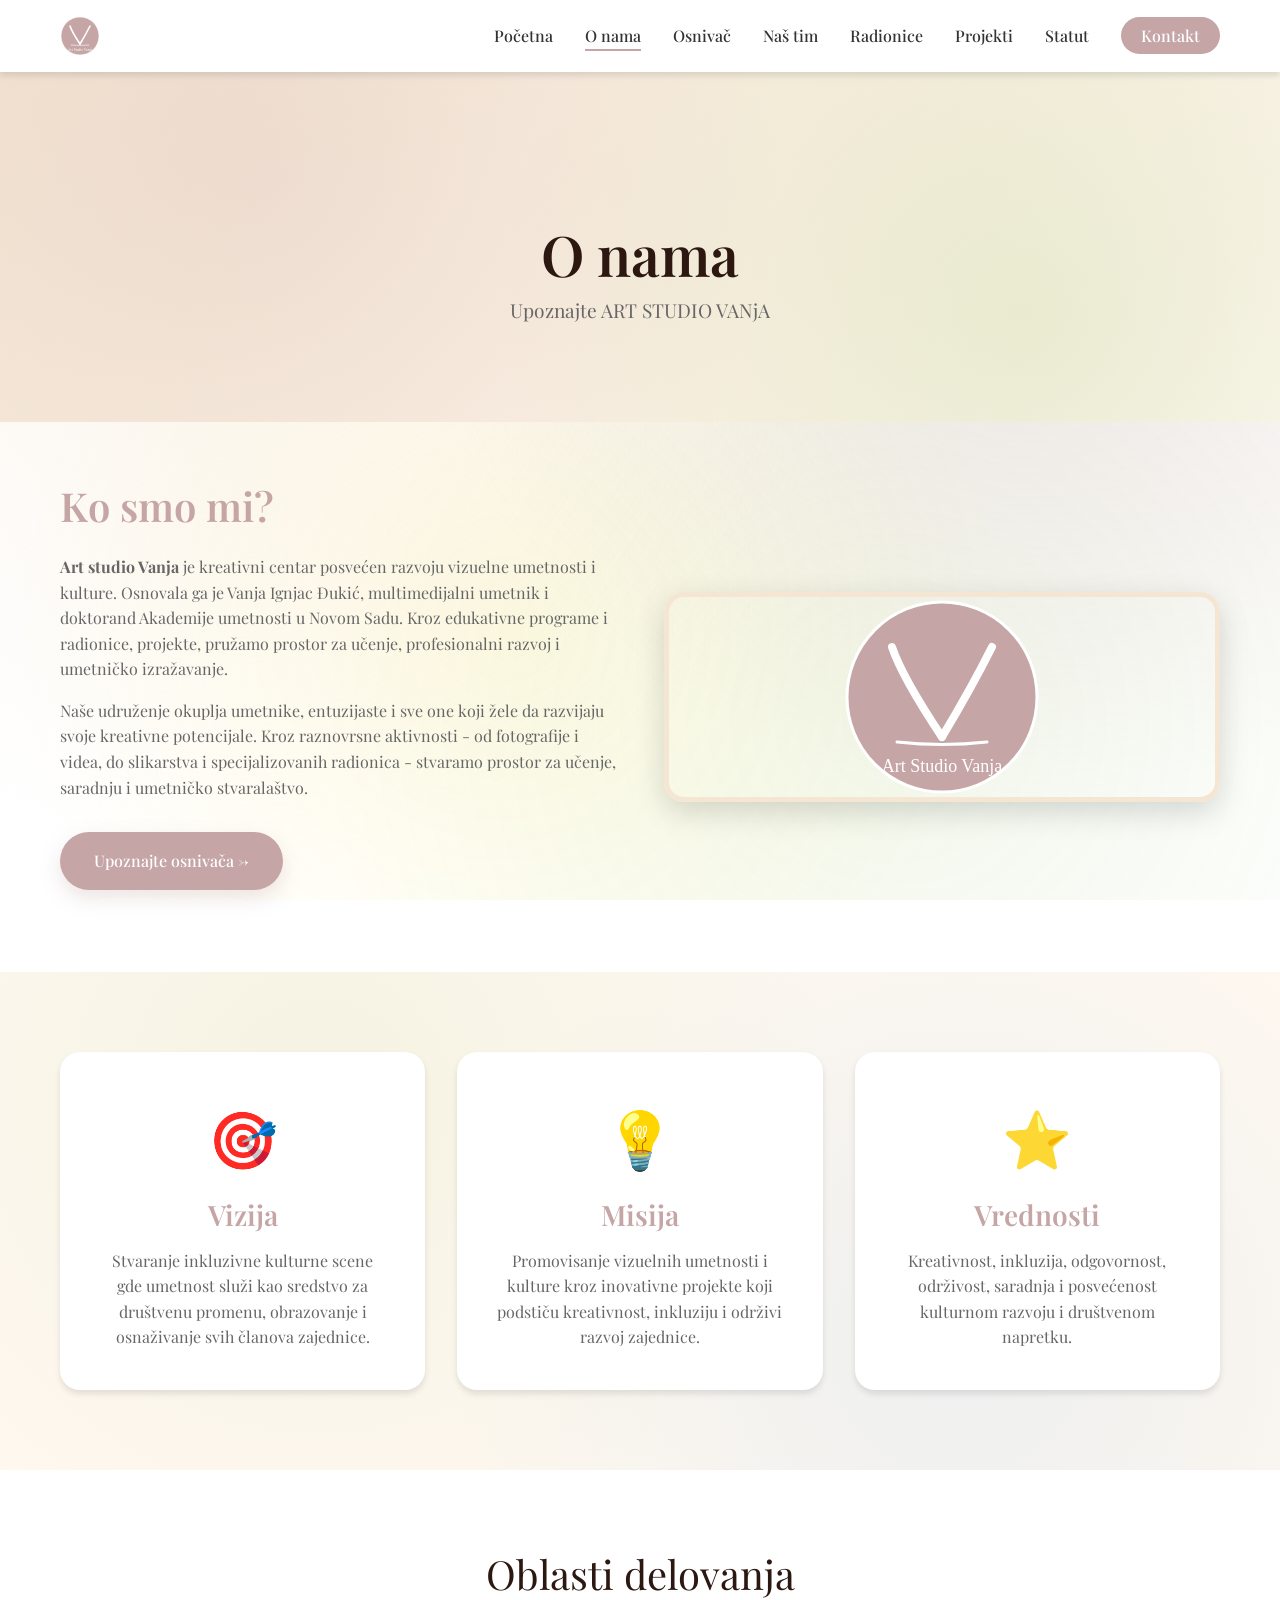
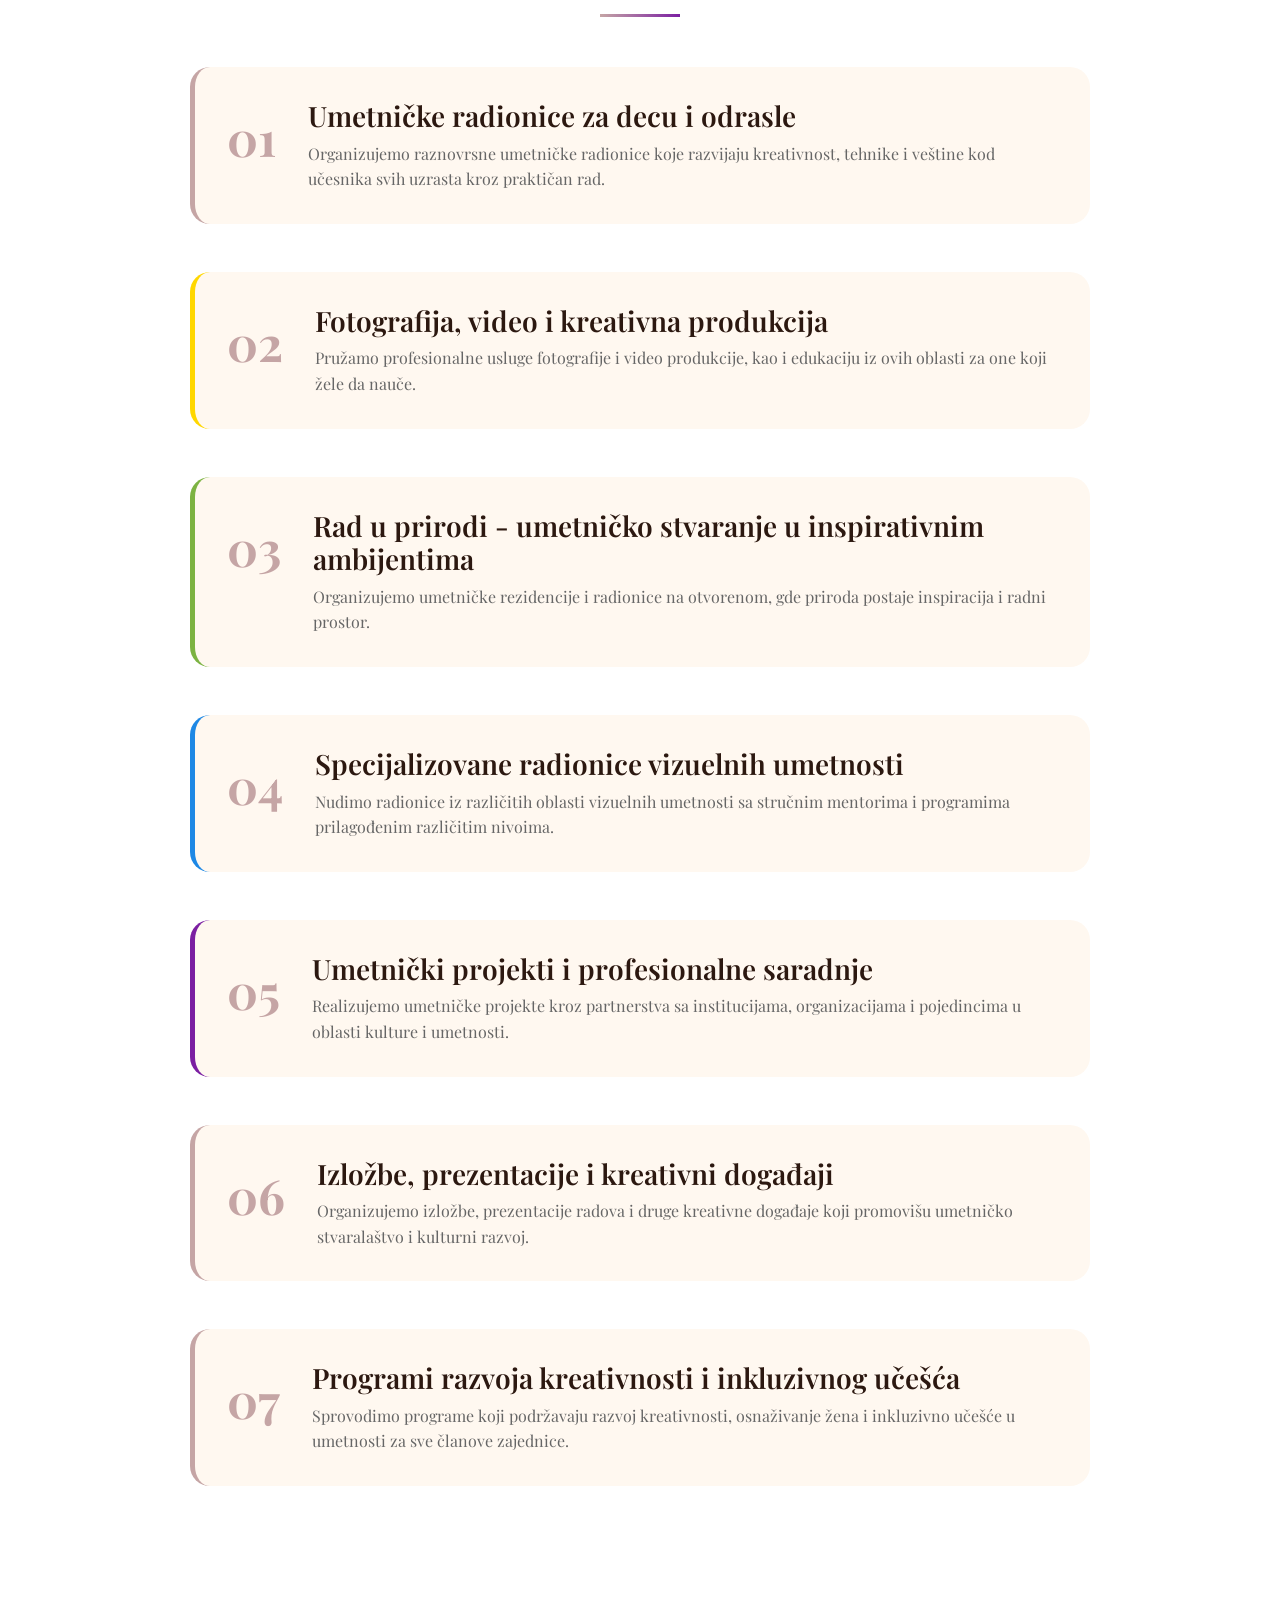
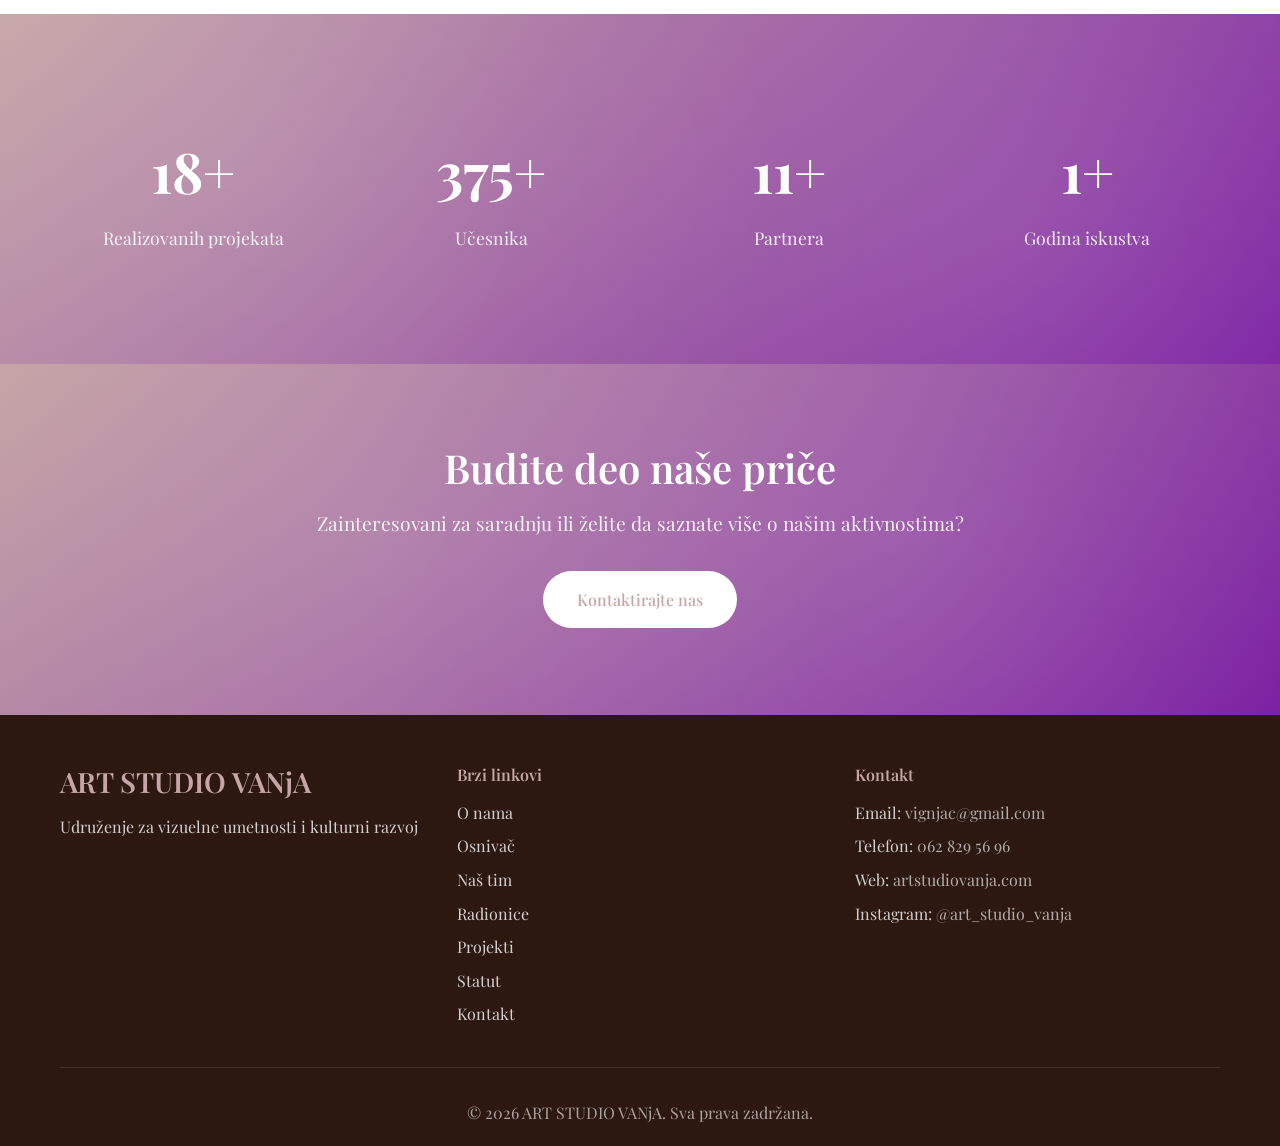
==== commit c74fd8c7: "Font Update Removed Kalam font, now using only Playfair Display as requested" ====
--- a/about.html
+++ b/about.html
@@ -8,7 +8,7 @@
     <link rel="stylesheet" href="css/style.css">
     <link rel="preconnect" href="https://fonts.googleapis.com">
     <link rel="preconnect" href="https://fonts.gstatic.com" crossorigin>
-    <link href="https://fonts.googleapis.com/css2?family=Playfair+Display:wght@400;600;700&family=Poppins:wght@300;400;500;600&family=Kalam:wght@300;400;700&display=swap" rel="stylesheet">
+    <link href="https://fonts.googleapis.com/css2?family=Playfair+Display:wght@400;600;700&family=Poppins:wght@300;400;500;600&display=swap" rel="stylesheet">
 </head>
 <body>
     <!-- Navigation -->
--- a/css/style.css
+++ b/css/style.css
@@ -29,7 +29,7 @@
     /* Fonts */
     --font-heading: 'Playfair Display', serif;
     --font-body: 'Playfair Display', serif;
-    --font-handwritten: 'Kalam', cursive;
+    --font-handwritten: 'Playfair Display', serif;
 }
 
 /* Reset & Base Styles */
